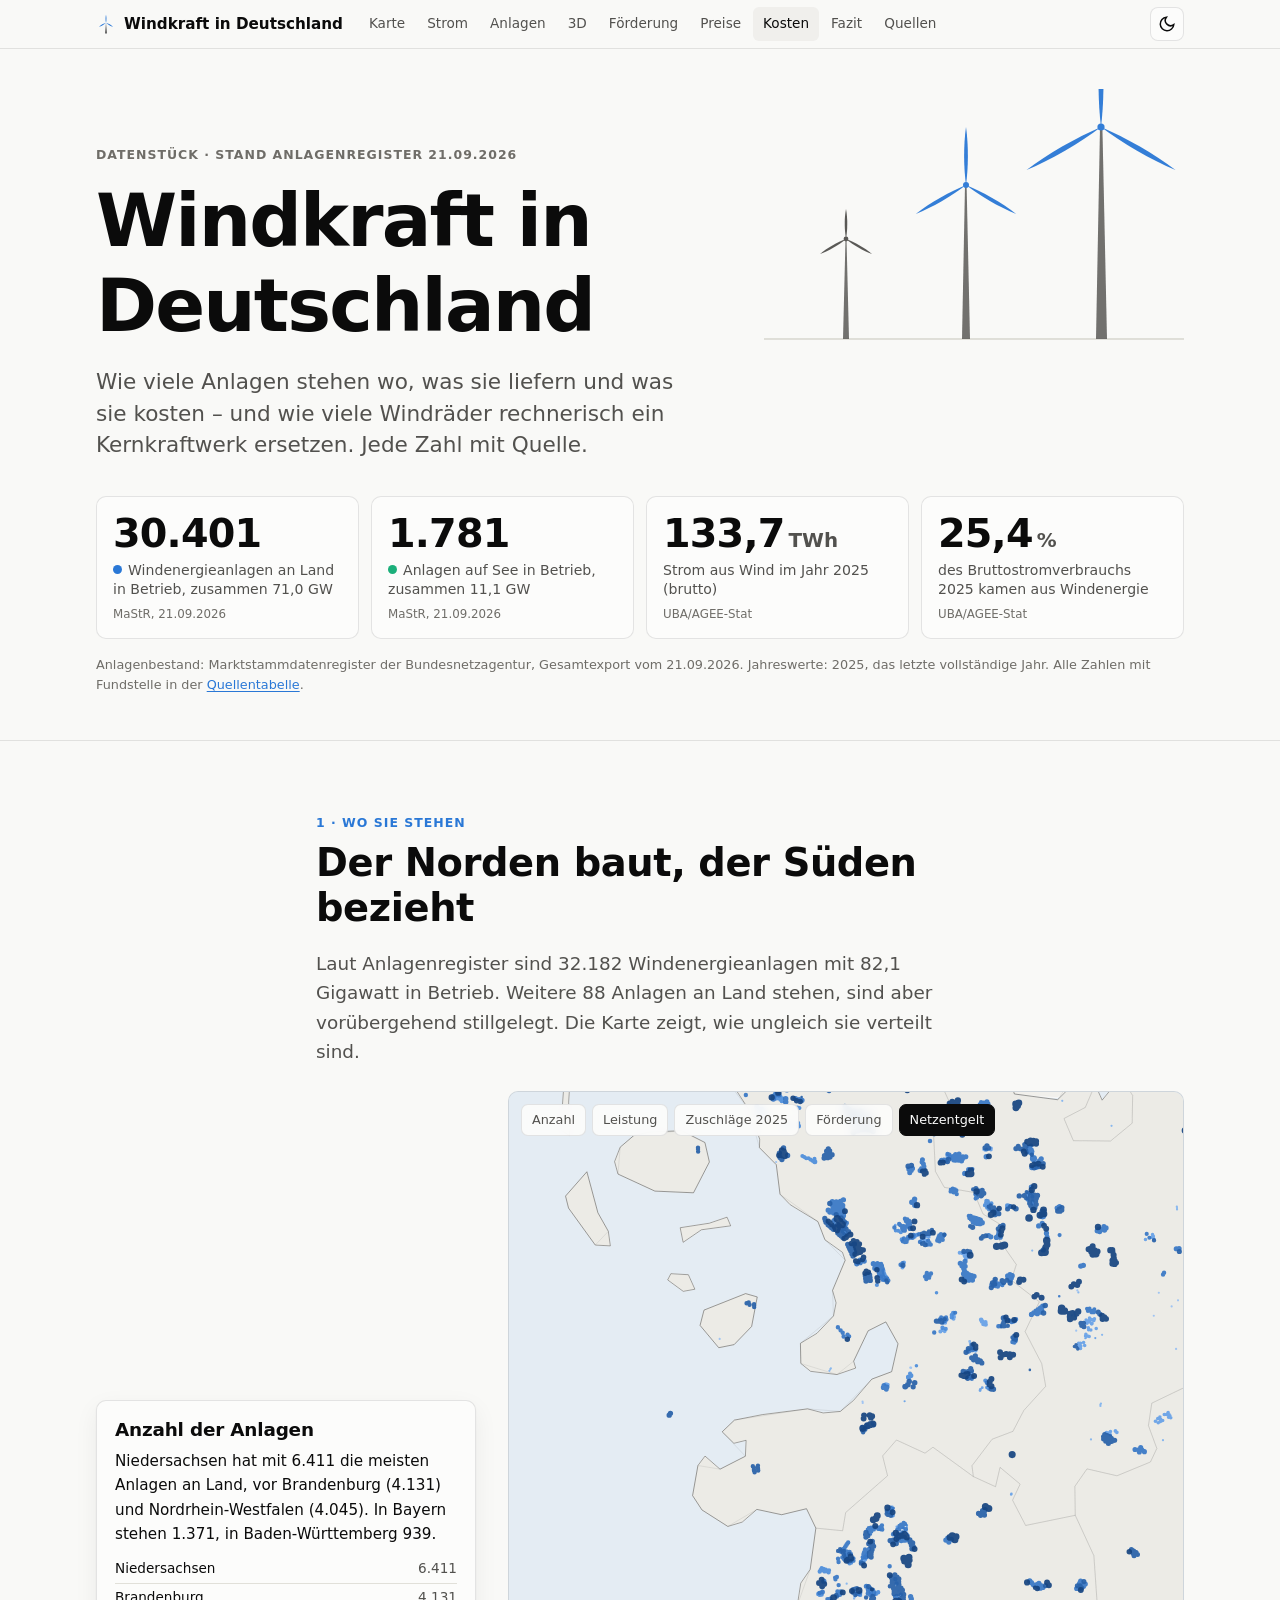
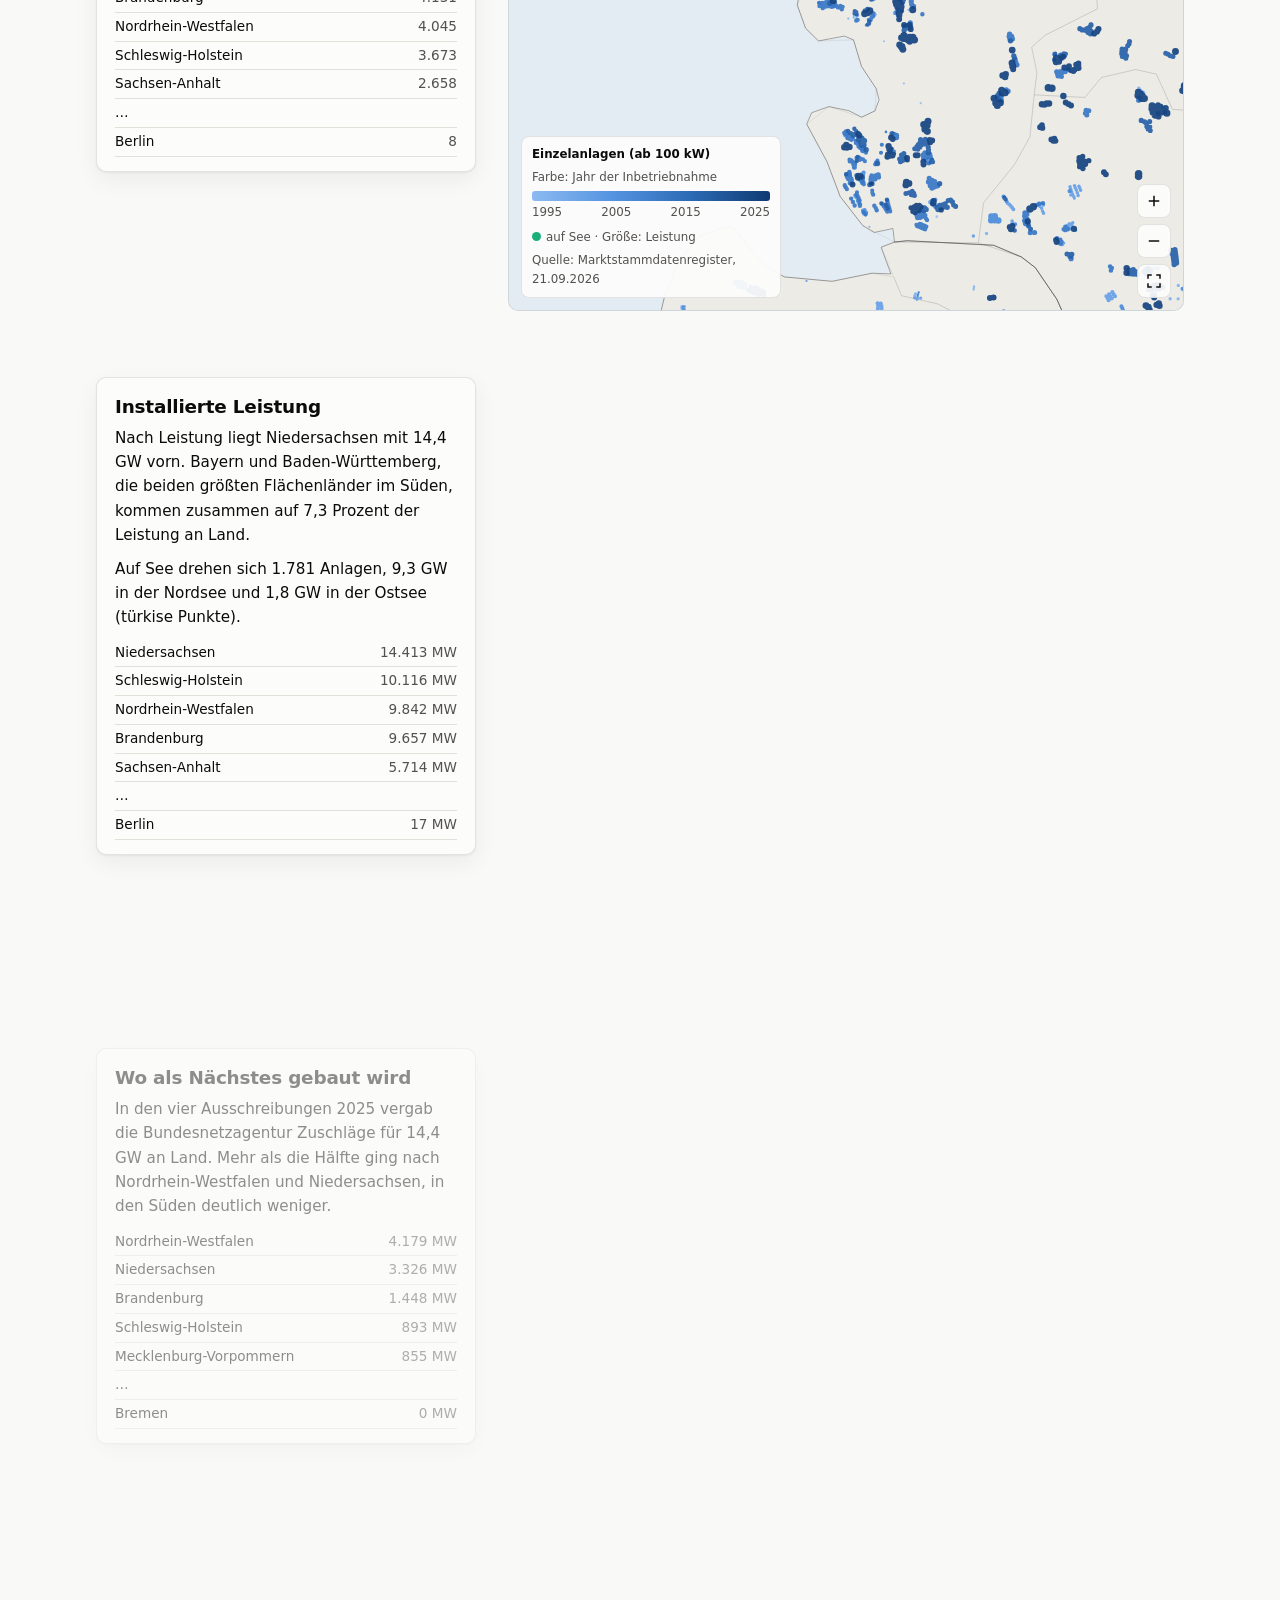
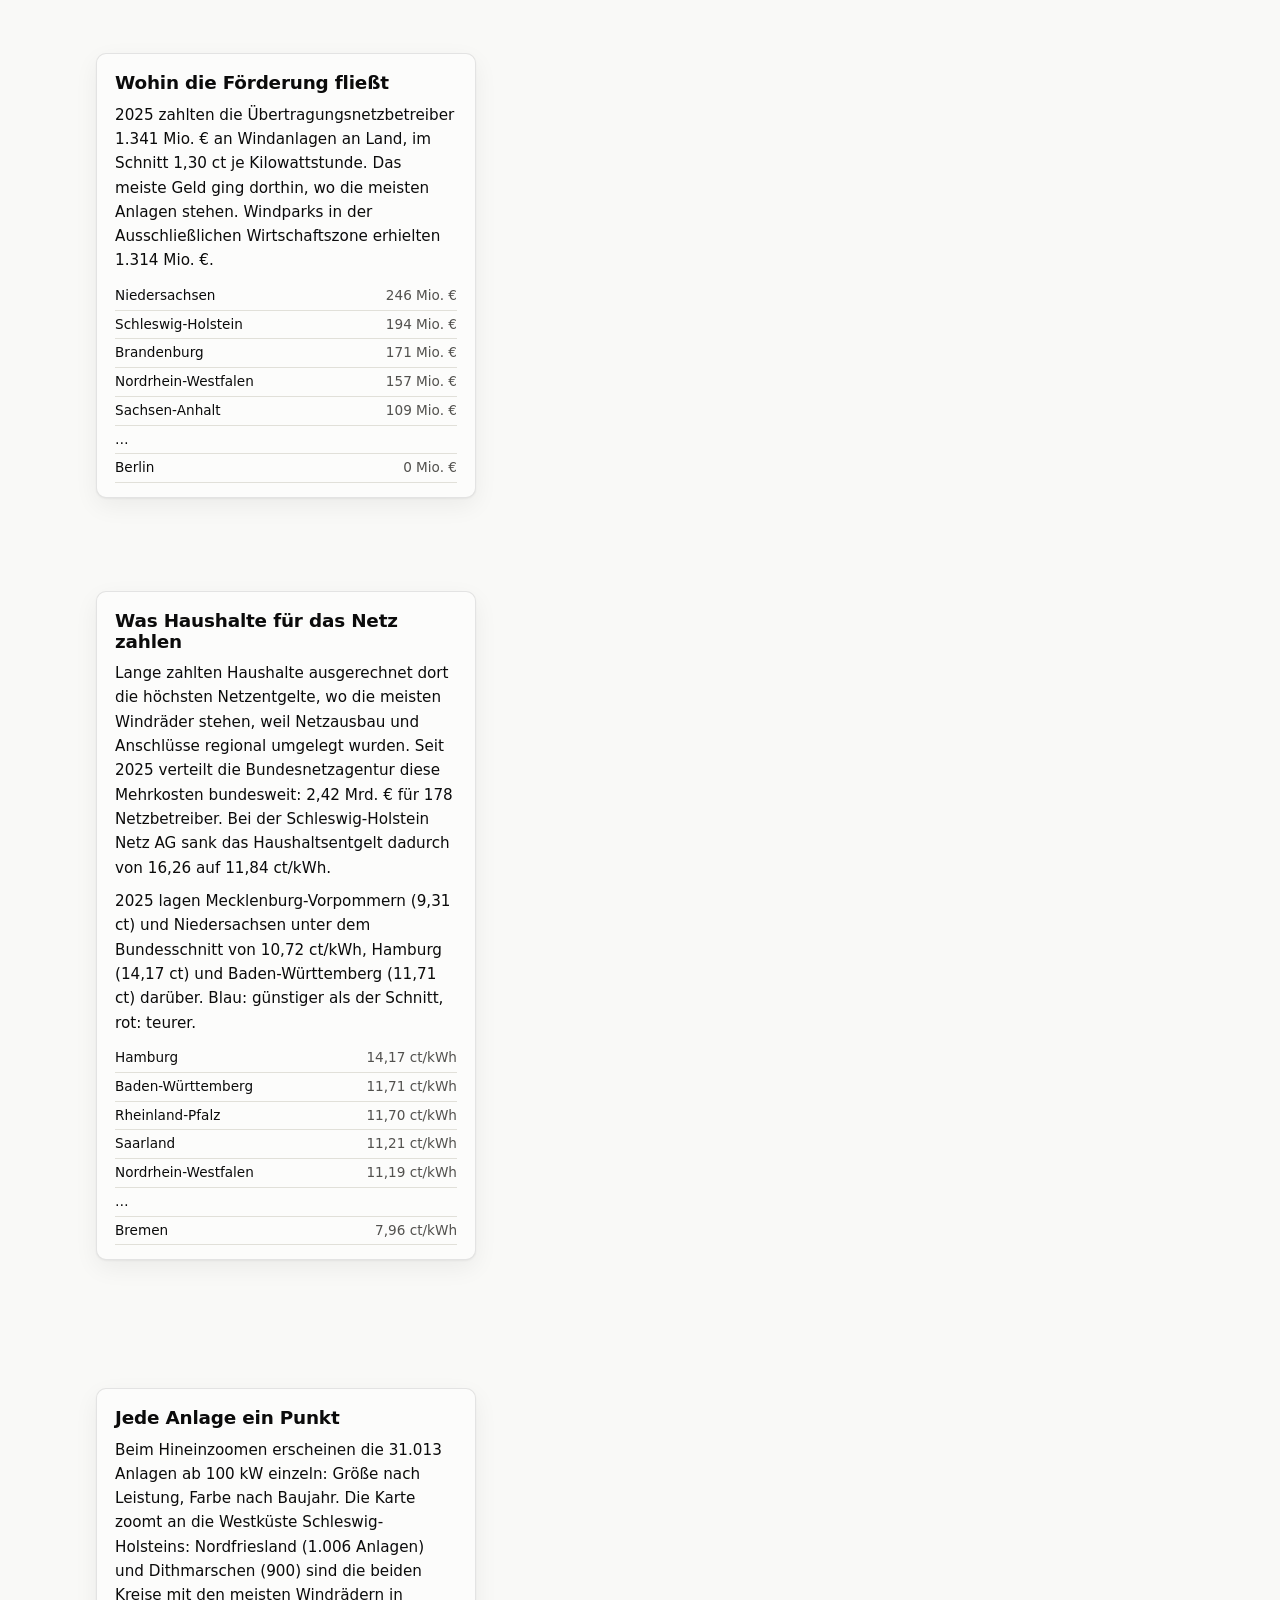
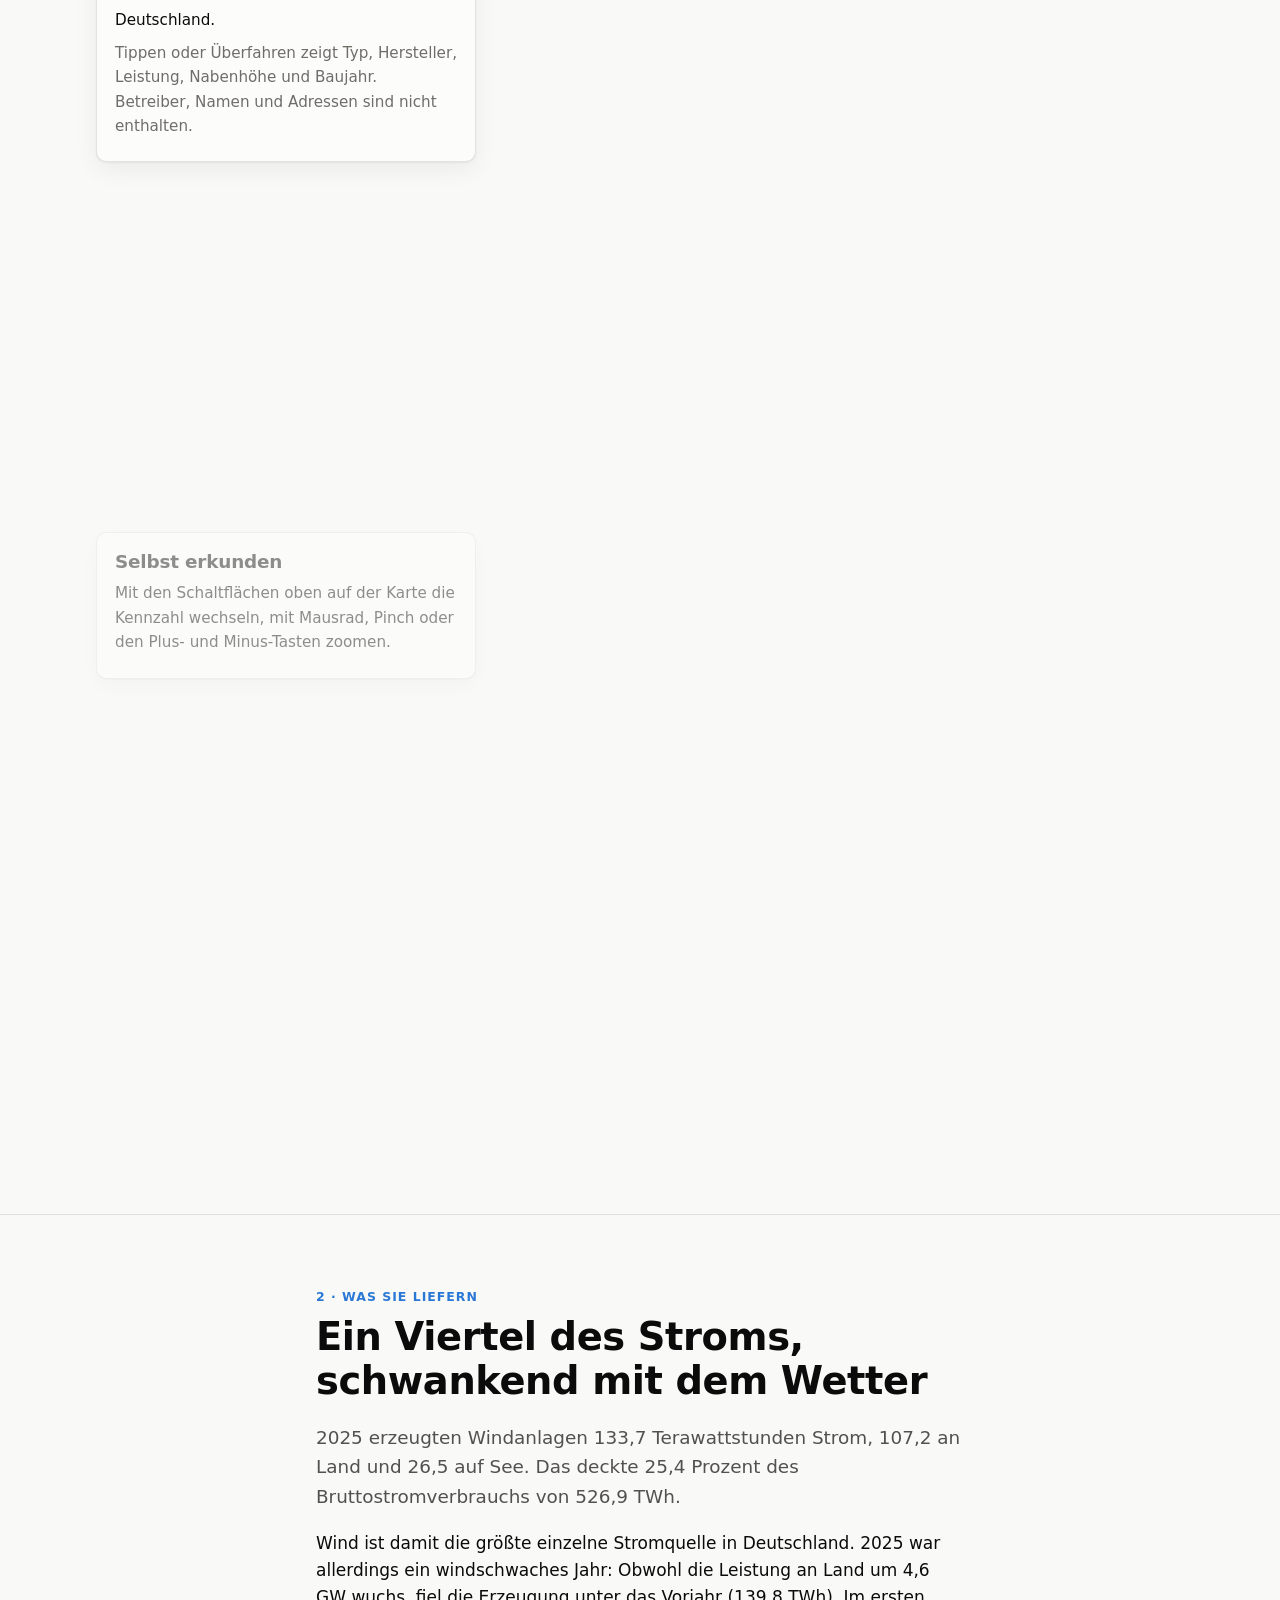
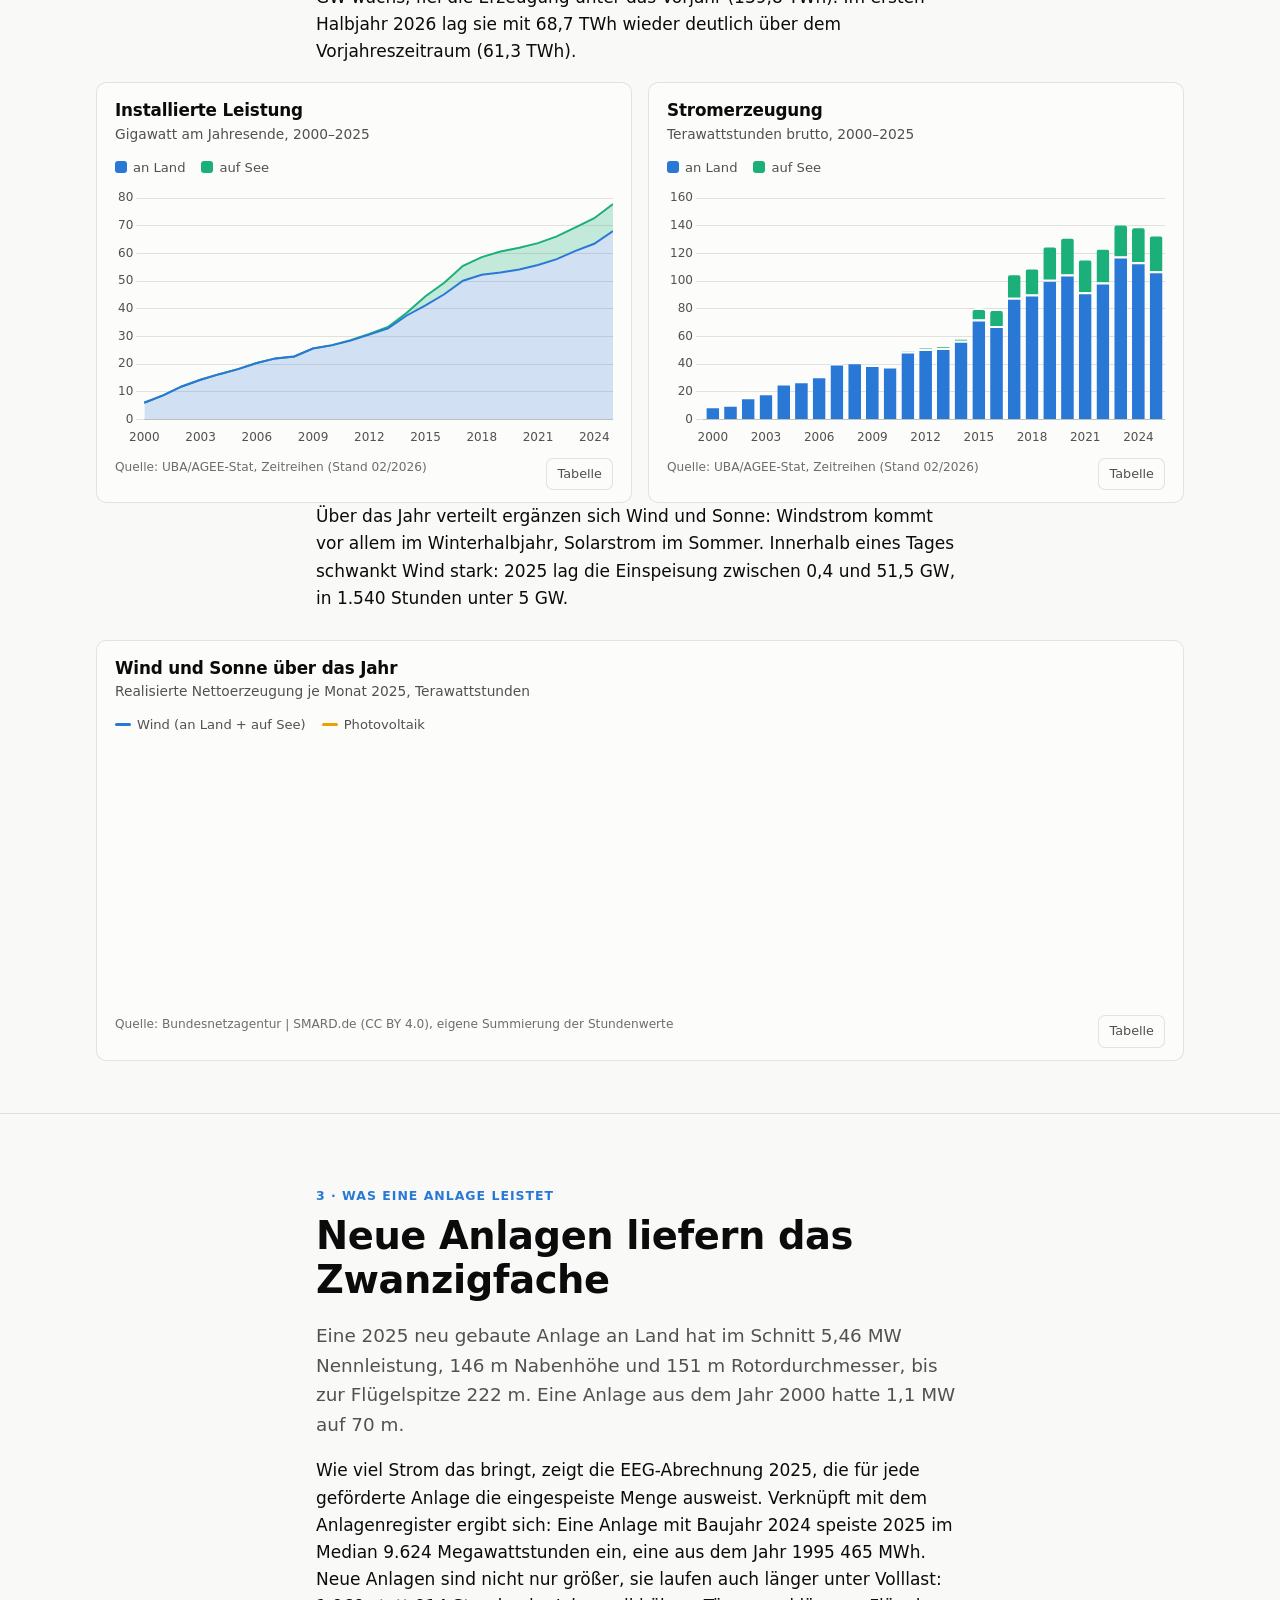
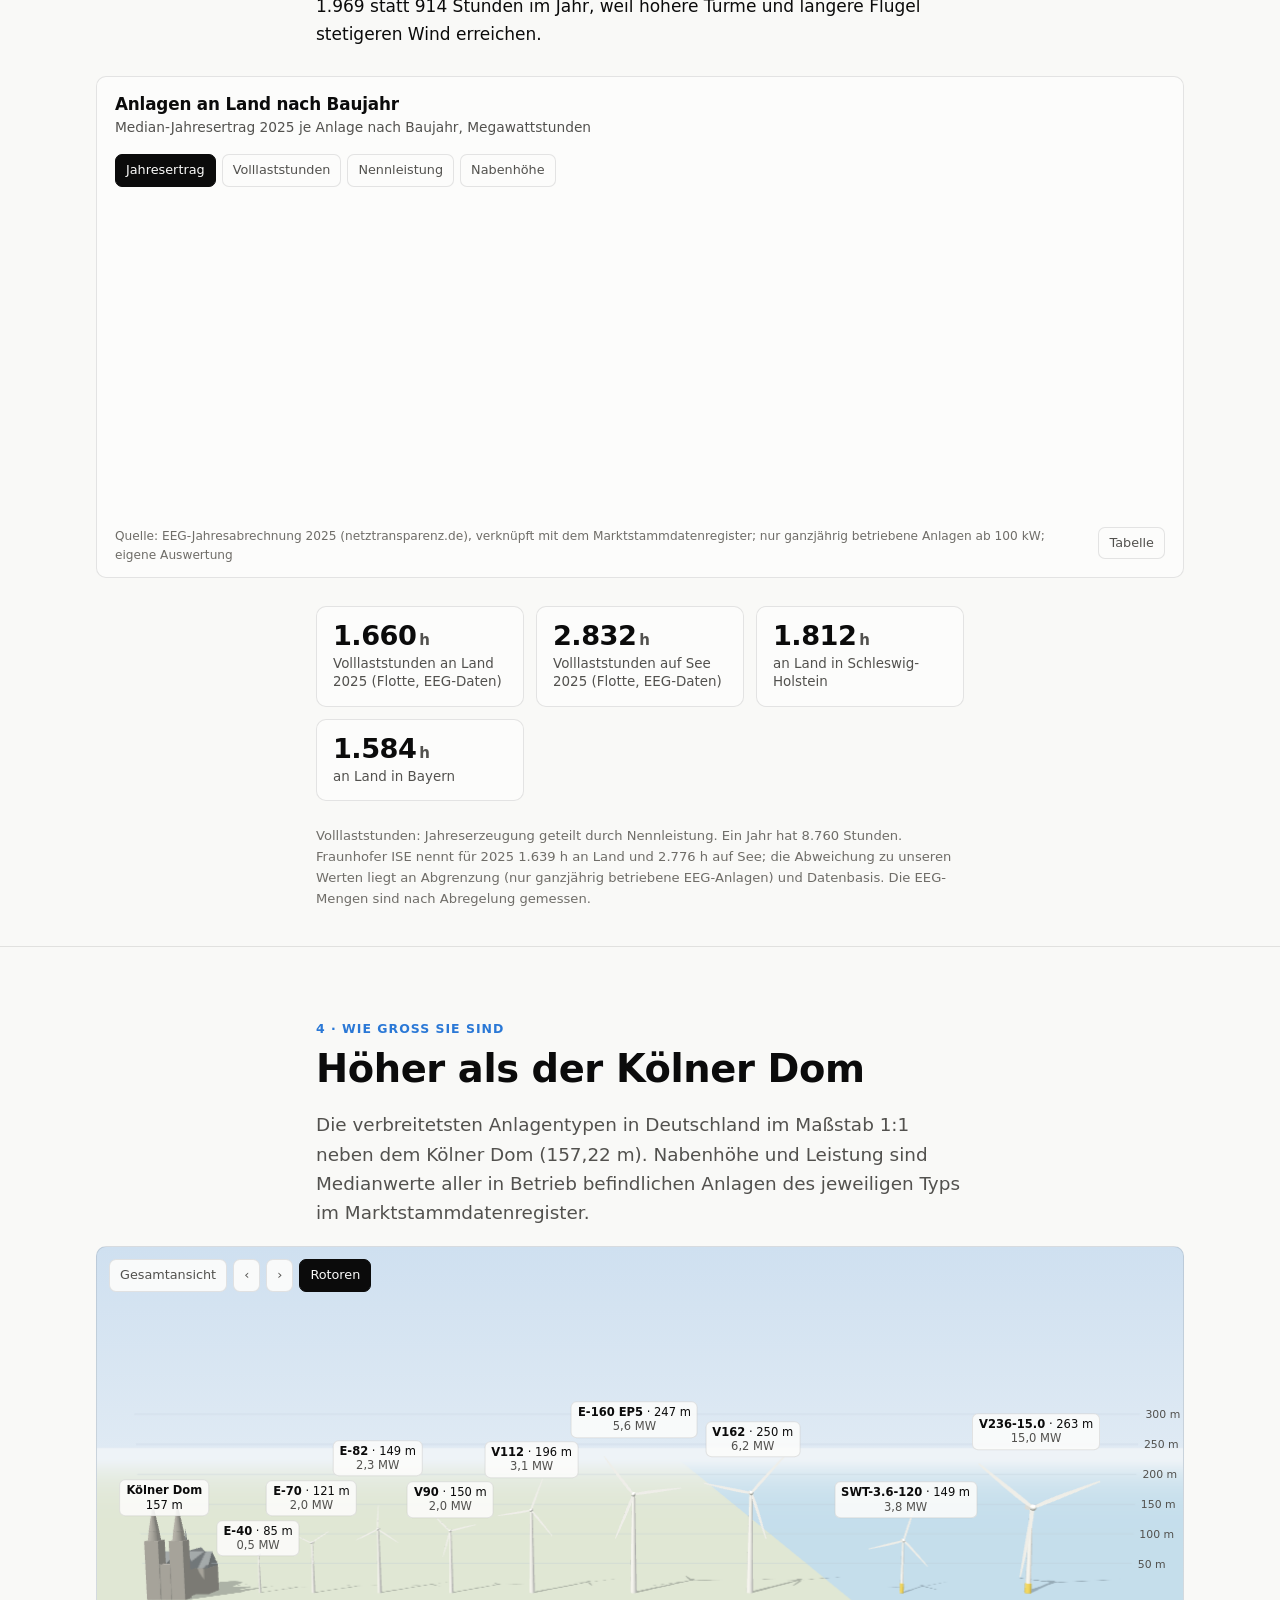
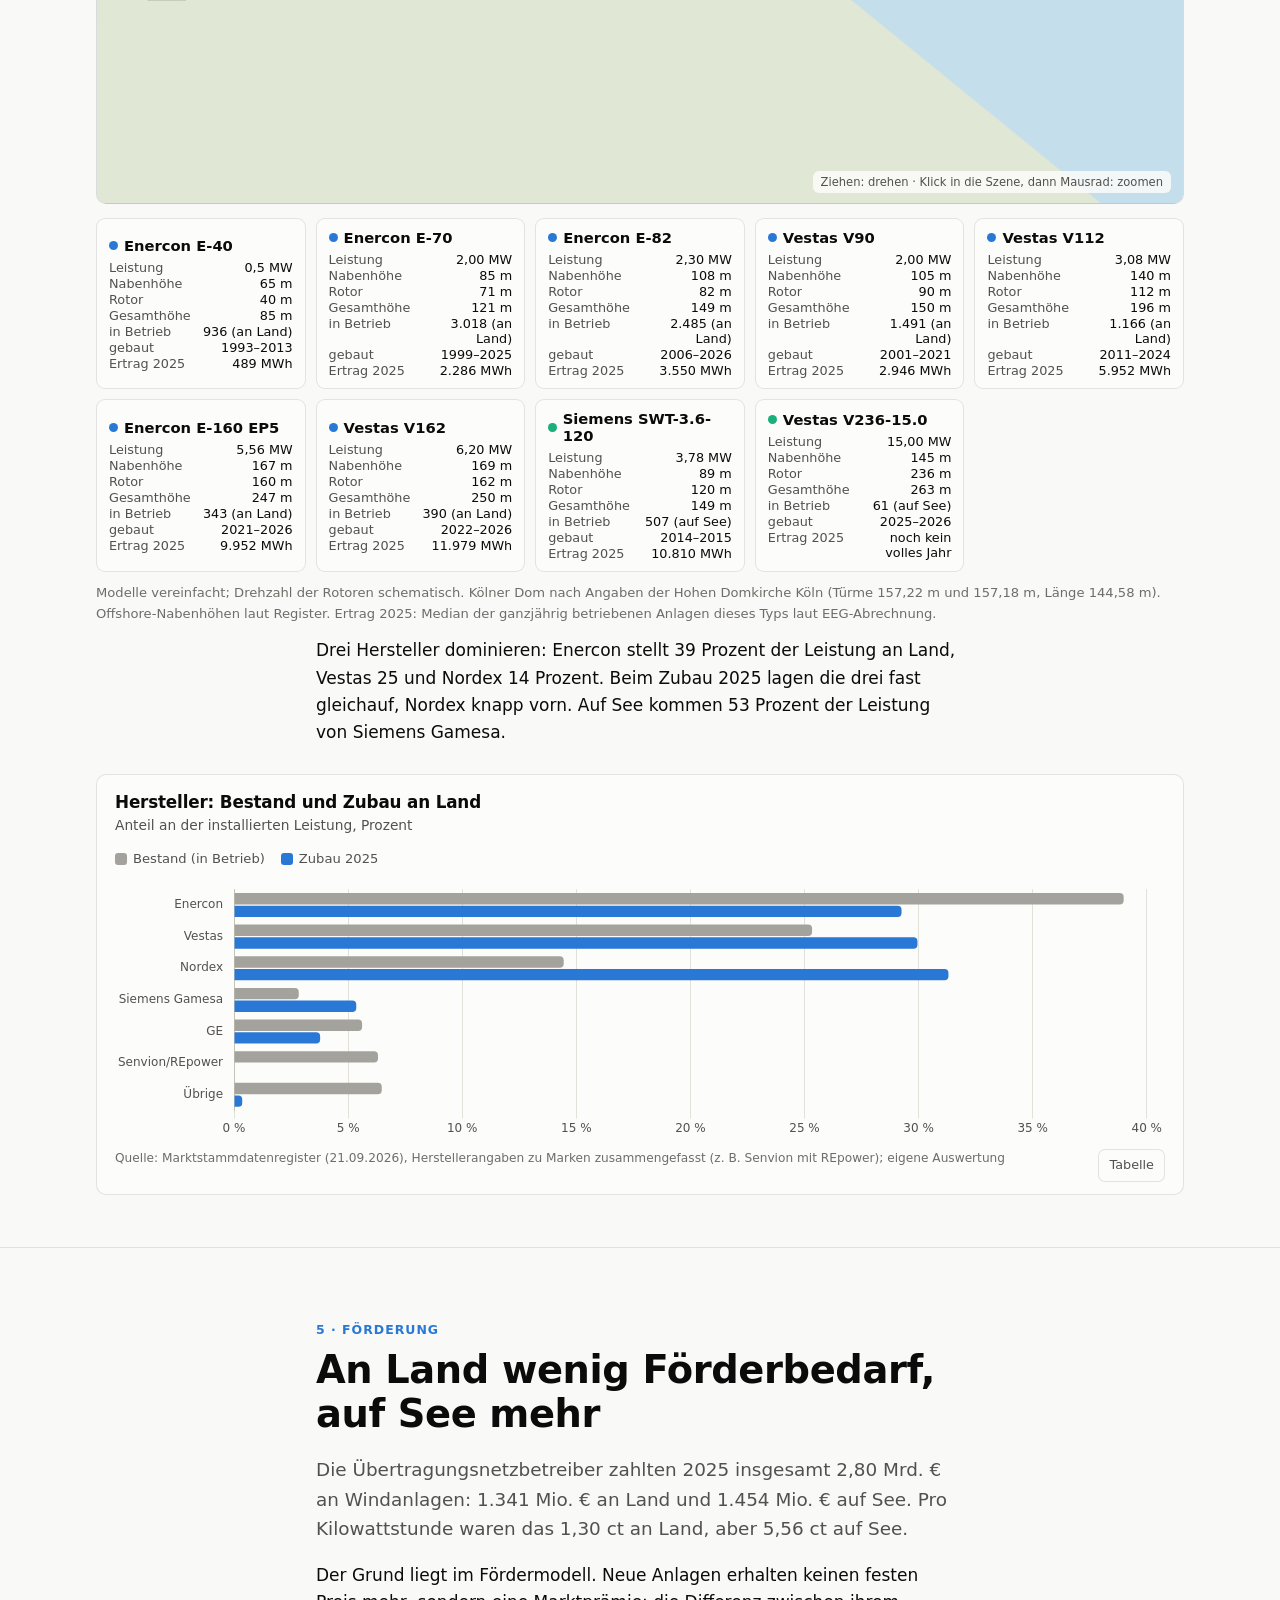
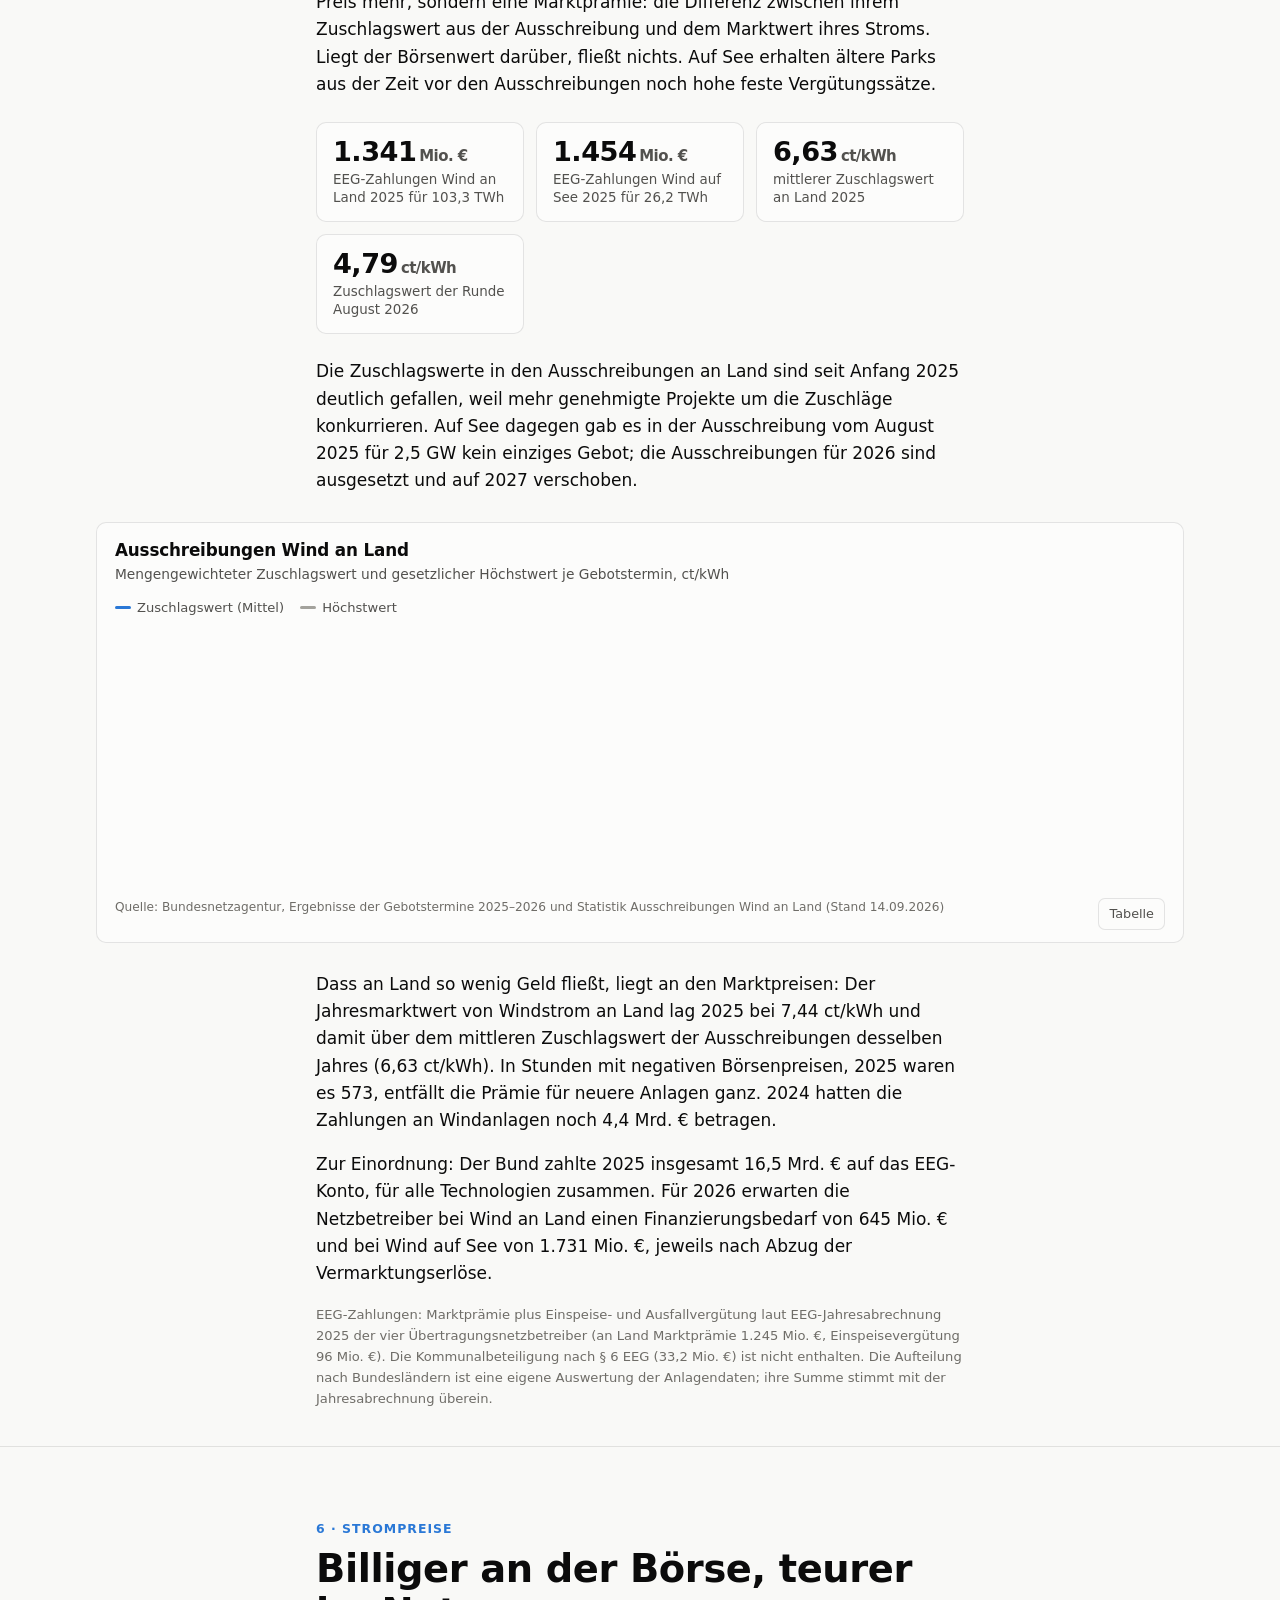
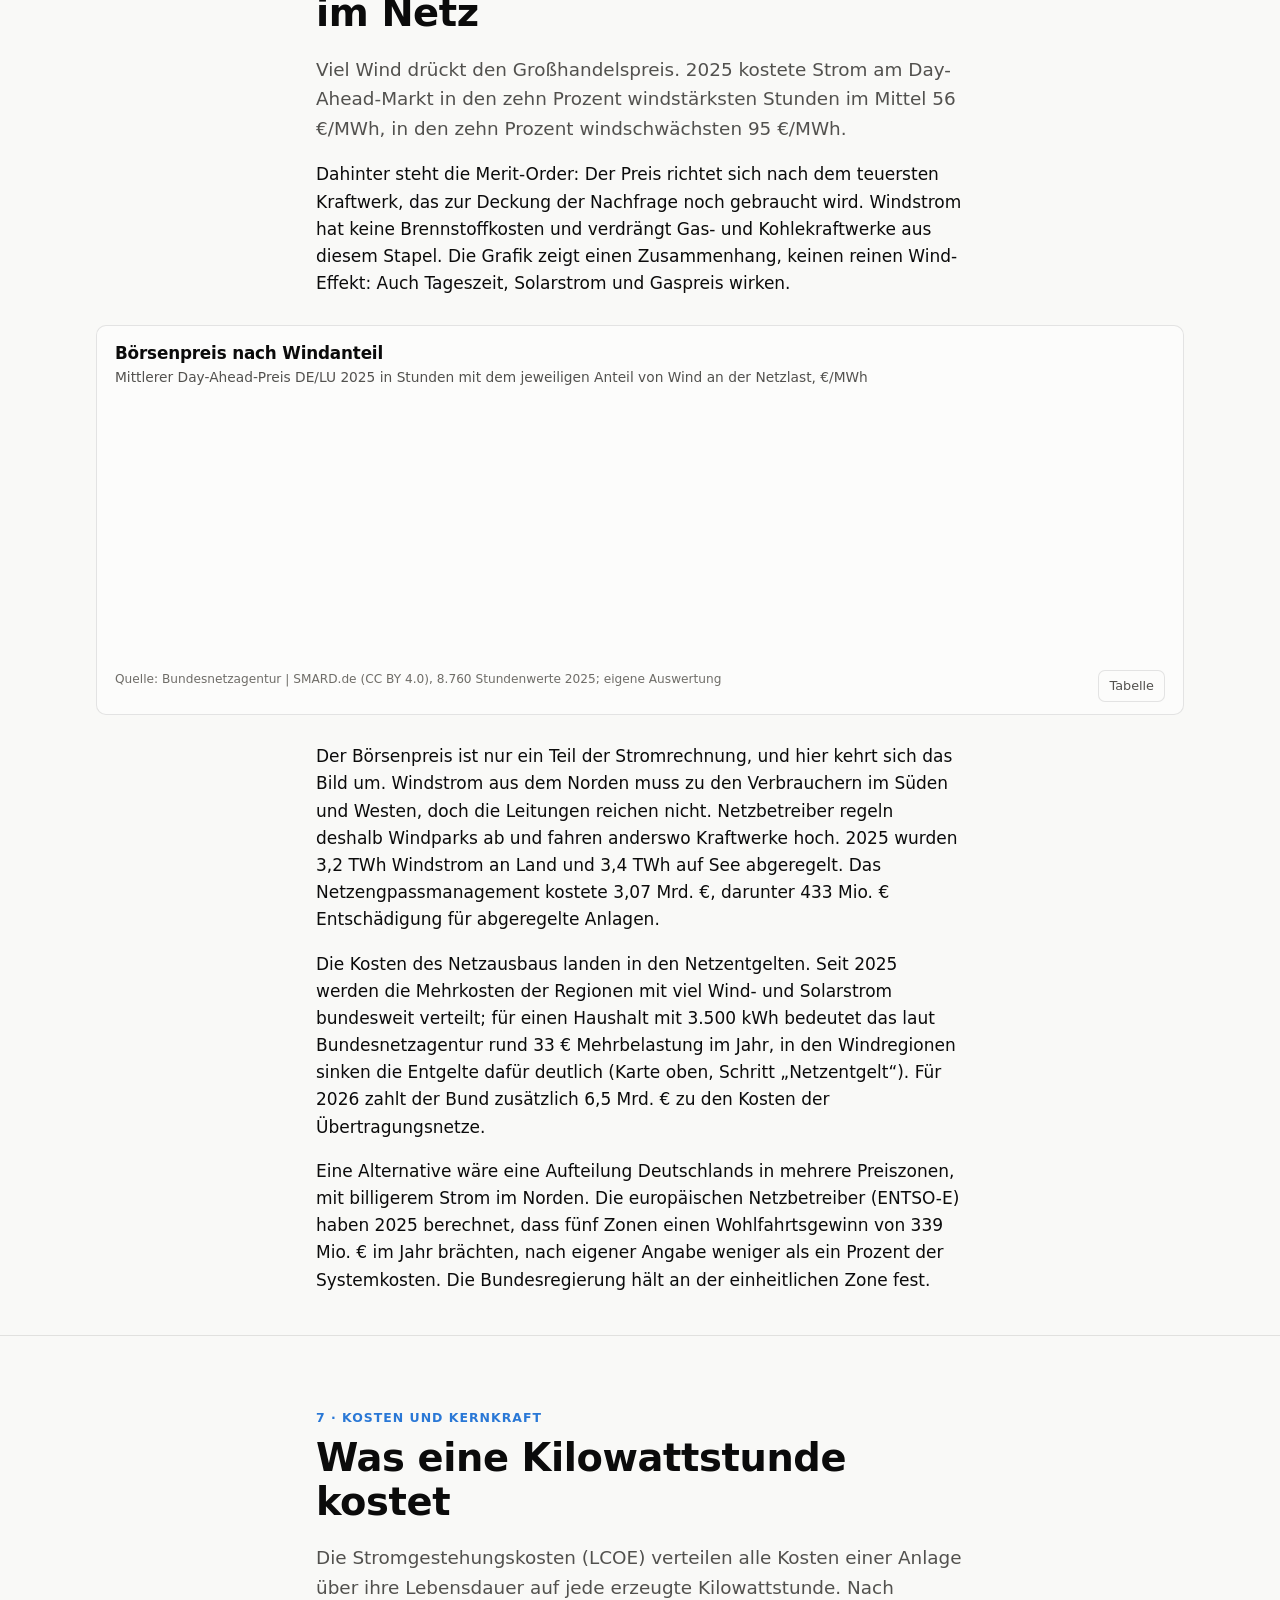
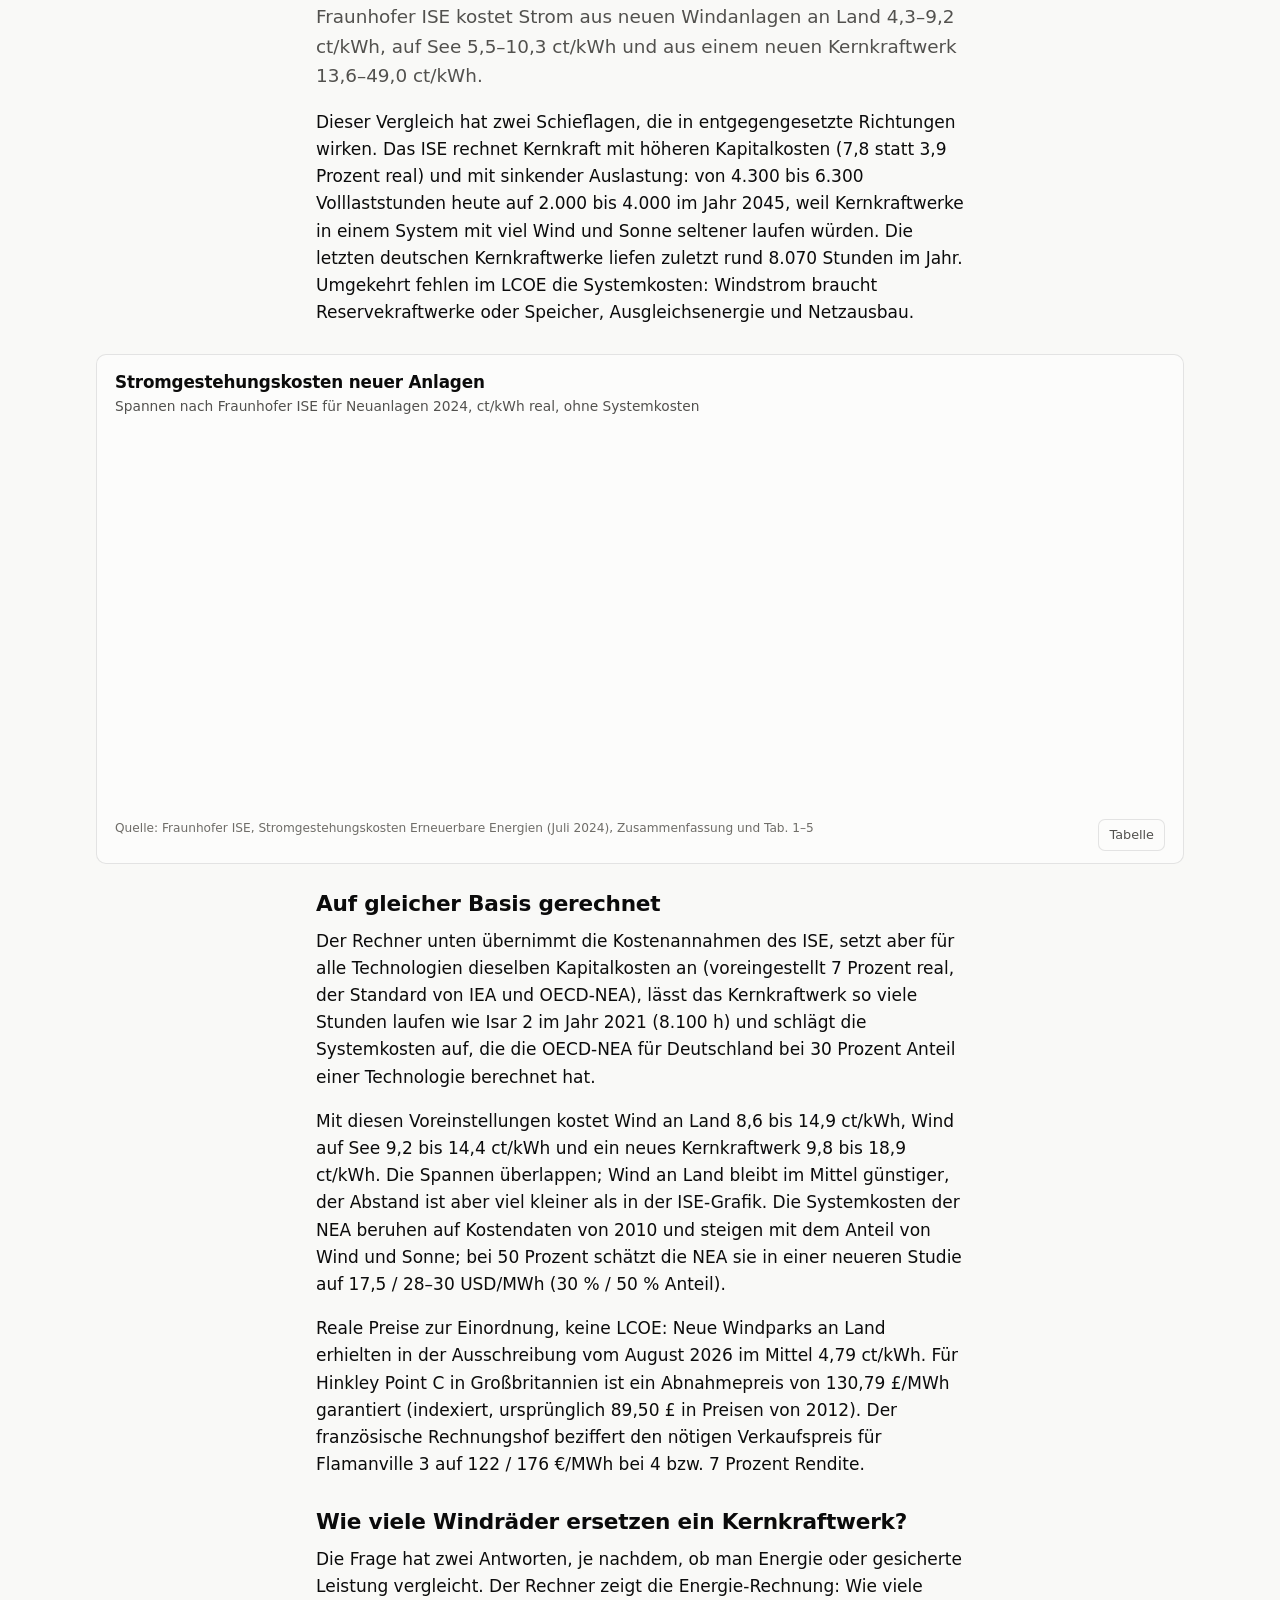
==== index.html @ 5fe89fe6 "Windkraft in Deutschland: interaktive Präsentation mit belegten Zahlen Karte aller Windenergieanlage" ====
<!doctype html>
<html lang="de">
<head>
<meta charset="utf-8">
<meta name="viewport" content="width=device-width, initial-scale=1">
<title>Windkraft in Deutschland – Anlagen, Strom, Kosten</title>
<meta name="description" content="Wie viele Windräder in Deutschland stehen, was sie erzeugen, was sie kosten und wie der Vergleich mit Kernkraft ausfällt – mit Karte aller Anlagen, 3D-Größenvergleich und belegten Zahlen.">
<meta property="og:title" content="Windkraft in Deutschland – Anlagen, Strom, Kosten">
<meta property="og:description" content="Karte aller Windenergieanlagen, Erzeugung, Förderung, Strompreise und der Vergleich mit Kernkraft. Stand Marktstammdatenregister 21.09.2026.">
<meta property="og:type" content="article">
<meta property="og:image" content="screenshots/og.png">
<meta name="theme-color" content="#f9f9f7">
<link rel="icon" href="data:image/svg+xml,%3Csvg xmlns='http://www.w3.org/2000/svg' viewBox='0 0 32 32'%3E%3Cpath d='M16 14 15 31h2z' fill='%232a78d6'/%3E%3Cg fill='%232a78d6'%3E%3Cpath d='M16 14c-1-4-1-9 0-13 1 4 1 9 0 13z'/%3E%3Cpath d='M16 14c-1-4-1-9 0-13 1 4 1 9 0 13z' transform='rotate(120 16 14)'/%3E%3Cpath d='M16 14c-1-4-1-9 0-13 1 4 1 9 0 13z' transform='rotate(240 16 14)'/%3E%3C/g%3E%3C/svg%3E">
<link rel="stylesheet" href="assets/css/style.css">
<script>try{var t=localStorage.getItem('wk-theme');if(t)document.documentElement.setAttribute('data-theme',t);}catch(e){}</script>
</head>
<body>
<header class="topbar">
  <div class="inner">
    <a class="brand" href="#top"><svg viewBox="0 0 32 32" aria-hidden="true"><path d="M16 14 15 31h2z" fill="currentColor"/><g fill="var(--on)"><path d="M16 14c-1-4-1-9 0-13 1 4 1 9 0 13z"/><path d="M16 14c-1-4-1-9 0-13 1 4 1 9 0 13z" transform="rotate(120 16 14)"/><path d="M16 14c-1-4-1-9 0-13 1 4 1 9 0 13z" transform="rotate(240 16 14)"/></g></svg><span class="bt">Windkraft in Deutschland</span></a>
    <nav class="topnav" aria-label="Kapitel">
      <a href="#karte">Karte</a><a href="#strom">Strom</a><a href="#anlage">Anlagen</a><a href="#groesse">3D</a><a href="#foerderung">Förderung</a><a href="#preise">Preise</a><a href="#kosten">Kosten</a><a href="#fazit">Fazit</a><a href="quellen.html">Quellen</a>
    </nav>
    <button class="iconbtn" id="themeBtn" type="button" aria-label="Farbschema wechseln" title="Hell/Dunkel"><svg viewBox="0 0 24 24" fill="none" stroke="currentColor" stroke-width="2" aria-hidden="true"><path d="M21 12.8A9 9 0 1 1 11.2 3a7 7 0 0 0 9.8 9.8z"/></svg></button>
  </div>
</header>

<main id="top">
<section class="hero">
  <div class="kicker">Datenstück · Stand Anlagenregister 21.09.2026</div>
  <h1>Windkraft in Deutschland</h1>
  <p class="dek">Wie viele Anlagen stehen wo, was sie liefern und was sie kosten – und wie viele Windräder rechnerisch ein Kernkraftwerk ersetzen. Jede Zahl mit Quelle.</p>
  <svg class="hero-art" viewBox="0 0 420 260" aria-hidden="true">
    <g fill="none" stroke="var(--axis)" stroke-width="1"><path d="M0 250H420"/></g>
    <g fill="var(--ink-2)" opacity=".85">
      <path d="M79 250 81.5 150h1L85 250z"/><path d="M198 250 201 96h1.6l3.4 154z"/><path d="M332 250 336 38h2.4l4.6 212z"/>
    </g>
    <g class="rotor" style="--spd:4.2s" fill="var(--ink-2)"><circle cx="82" cy="150" r="2.4"/><path d="M82 150c-1.6-9-1.8-21 0-30 1.8 9 1.6 21 0 30z"/><path d="M82 150c-1.6-9-1.8-21 0-30 1.8 9 1.6 21 0 30z" transform="rotate(120 82 150)"/><path d="M82 150c-1.6-9-1.8-21 0-30 1.8 9 1.6 21 0 30z" transform="rotate(240 82 150)"/></g>
    <g class="rotor" style="--spd:6.5s" fill="var(--on)"><circle cx="202" cy="96" r="3"/><path d="M202 96c-2.4-17-2.6-40 0-58 2.6 18 2.4 41 0 58z"/><path d="M202 96c-2.4-17-2.6-40 0-58 2.6 18 2.4 41 0 58z" transform="rotate(120 202 96)"/><path d="M202 96c-2.4-17-2.6-40 0-58 2.6 18 2.4 41 0 58z" transform="rotate(240 202 96)"/></g>
    <g class="rotor" style="--spd:9s" fill="var(--on)"><circle cx="337" cy="38" r="3.6"/><path d="M337 38c-3.2-26-3.4-60 0-86 3.4 26 3.2 60 0 86z" transform="translate(0 0)"/><path d="M337 38c-3.2-26-3.4-60 0-86 3.4 26 3.2 60 0 86z" transform="rotate(120 337 38)"/><path d="M337 38c-3.2-26-3.4-60 0-86 3.4 26 3.2 60 0 86z" transform="rotate(240 337 38)"/></g>
  </svg>
  <div class="kpis">
    <div class="kpi"><div class="v">30.401</div><div class="l"><span class="dot" style="background:var(--on)"></span>Windenergieanlagen an Land in Betrieb, zusammen 71,0 GW</div><div class="s">MaStR, 21.09.2026</div></div>
    <div class="kpi"><div class="v">1.781</div><div class="l"><span class="dot" style="background:var(--off)"></span>Anlagen auf See in Betrieb, zusammen 11,1 GW</div><div class="s">MaStR, 21.09.2026</div></div>
    <div class="kpi"><div class="v">133,7<span class="u">TWh</span></div><div class="l">Strom aus Wind im Jahr 2025 (brutto)</div><div class="s">UBA/AGEE-Stat</div></div>
    <div class="kpi"><div class="v">25,4<span class="u">%</span></div><div class="l">des Bruttostromverbrauchs 2025 kamen aus Windenergie</div><div class="s">UBA/AGEE-Stat</div></div>
  </div>
  <p class="stand">Anlagenbestand: Marktstammdatenregister der Bundesnetzagentur, Gesamtexport vom 21.09.2026. Jahreswerte: 2025, das letzte vollständige Jahr. Alle Zahlen mit Fundstelle in der <a href="quellen.html">Quellentabelle</a>.</p>
</section>

<section class="chapter" id="karte" aria-labelledby="h-karte">
  <div class="prose">
    <div class="chapter-no">1 · Wo sie stehen</div>
    <h2 id="h-karte">Der Norden baut, der Süden bezieht</h2>
    <p class="lead">Laut Anlagenregister sind 32.182 Windenergieanlagen mit 82,1 Gigawatt in Betrieb. Weitere 88 Anlagen an Land stehen, sind aber vorübergehend stillgelegt. Die Karte zeigt, wie ungleich sie verteilt sind.</p>
  </div>
  <div class="scrolly" id="scrolly">
    <div class="map-stage">
      <div class="map" id="map" role="img" aria-label="Karte Deutschlands mit Bundesländern, eingefärbt nach Windkraft-Kennzahlen; beim Hineinzoomen erscheinen einzelne Anlagen.">
        <div class="map-ui" id="mapUi"></div>
        <div class="map-status" id="mapStatus"></div>
        <div class="map-legend" id="mapLegend"></div>
        <div class="map-zoom">
          <button class="iconbtn" type="button" id="zoomIn" aria-label="Hineinzoomen"><svg viewBox="0 0 24 24" fill="none" stroke="currentColor" stroke-width="2"><path d="M12 5v14M5 12h14"/></svg></button>
          <button class="iconbtn" type="button" id="zoomOut" aria-label="Herauszoomen"><svg viewBox="0 0 24 24" fill="none" stroke="currentColor" stroke-width="2"><path d="M5 12h14"/></svg></button>
          <button class="iconbtn" type="button" id="zoomReset" aria-label="Ganz Deutschland"><svg viewBox="0 0 24 24" fill="none" stroke="currentColor" stroke-width="2"><path d="M4 9V4h5M20 9V4h-5M4 15v5h5M20 15v5h-5"/></svg></button>
        </div>
      </div>
    </div>
    <div class="steps">
      <div class="step" data-step="anzahl"><div class="card">
        <h3>Anzahl der Anlagen</h3>
        <p>Niedersachsen hat mit 6.411 die meisten Anlagen an Land, vor Brandenburg (4.131) und Nordrhein-Westfalen (4.045). In Bayern stehen 1.371, in Baden-Württemberg 939.</p>
        <ol class="rank" data-rank="n"></ol>
      </div></div>
      <div class="step" data-step="leistung"><div class="card">
        <h3>Installierte Leistung</h3>
        <p>Nach Leistung liegt Niedersachsen mit 14,4 GW vorn. Bayern und Baden-Württemberg, die beiden größten Flächenländer im Süden, kommen zusammen auf 7,3 Prozent der Leistung an Land.</p>
        <p>Auf See drehen sich 1.781 Anlagen, 9,3 GW in der Nordsee und 1,8 GW in der Ostsee (türkise Punkte).</p>
        <ol class="rank" data-rank="mw"></ol>
      </div></div>
      <div class="step" data-step="zuschlag"><div class="card">
        <h3>Wo als Nächstes gebaut wird</h3>
        <p>In den vier Ausschreibungen 2025 vergab die Bundesnetzagentur Zuschläge für 14,4 GW an Land. Mehr als die Hälfte ging nach Nordrhein-Westfalen und Niedersachsen, in den Süden deutlich weniger.</p>
        <ol class="rank" data-rank="zuschlag25_mw"></ol>
      </div></div>
      <div class="step" data-step="eeg"><div class="card">
        <h3>Wohin die Förderung fließt</h3>
        <p>2025 zahlten die Übertragungsnetzbetreiber 1.341 Mio. € an Windanlagen an Land, im Schnitt 1,30 ct je Kilowattstunde. Das meiste Geld ging dorthin, wo die meisten Anlagen stehen. Windparks in der Ausschließlichen Wirtschaftszone erhielten 1.314 Mio. €.</p>
        <ol class="rank" data-rank="eeg_mio"></ol>
      </div></div>
      <div class="step" data-step="netzentgelt"><div class="card">
        <h3>Was Haushalte für das Netz zahlen</h3>
        <p>Lange zahlten Haushalte ausgerechnet dort die höchsten Netzentgelte, wo die meisten Windräder stehen, weil Netzausbau und Anschlüsse regional umgelegt wurden. Seit 2025 verteilt die Bundesnetzagentur diese Mehrkosten bundesweit: 2,42 Mrd. € für 178 Netzbetreiber. Bei der Schleswig-Holstein Netz AG sank das Haushaltsentgelt dadurch von 16,26 auf 11,84 ct/kWh.</p>
        <p>2025 lagen Mecklenburg-Vorpommern (9,31 ct) und Niedersachsen unter dem Bundesschnitt von 10,72 ct/kWh, Hamburg (14,17 ct) und Baden-Württemberg (11,71 ct) darüber. Blau: günstiger als der Schnitt, rot: teurer.</p>
        <ol class="rank" data-rank="netzentgelt"></ol>
      </div></div>
      <div class="step" data-step="zoom"><div class="card">
        <h3>Jede Anlage ein Punkt</h3>
        <p>Beim Hineinzoomen erscheinen die 31.013 Anlagen ab 100 kW einzeln: Größe nach Leistung, Farbe nach Baujahr. Die Karte zoomt an die Westküste Schleswig-Holsteins: Nordfriesland (1.006 Anlagen) und Dithmarschen (900) sind die beiden Kreise mit den meisten Windrädern in Deutschland.</p>
        <p class="small">Tippen oder Überfahren zeigt Typ, Hersteller, Leistung, Nabenhöhe und Baujahr. Betreiber, Namen und Adressen sind nicht enthalten.</p>
      </div></div>
      <div class="step" data-step="frei"><div class="card">
        <h3>Selbst erkunden</h3>
        <p>Mit den Schaltflächen oben auf der Karte die Kennzahl wechseln, mit Mausrad, Pinch oder den Plus- und Minus-Tasten zoomen.</p>
      </div></div>
    </div>
  </div>
</section>

<section class="chapter" id="strom" aria-labelledby="h-strom">
  <div class="prose">
    <div class="chapter-no">2 · Was sie liefern</div>
    <h2 id="h-strom">Ein Viertel des Stroms, schwankend mit dem Wetter</h2>
    <p class="lead">2025 erzeugten Windanlagen 133,7 Terawattstunden Strom, 107,2 an Land und 26,5 auf See. Das deckte 25,4 Prozent des Bruttostromverbrauchs von 526,9 TWh.</p>
    <p>Wind ist damit die größte einzelne Stromquelle in Deutschland. 2025 war allerdings ein windschwaches Jahr: Obwohl die Leistung an Land um 4,6 GW wuchs, fiel die Erzeugung unter das Vorjahr (139,8 TWh). Im ersten Halbjahr 2026 lag sie mit 68,7 TWh wieder deutlich über dem Vorjahreszeitraum (61,3 TWh).</p>
  </div>
  <div class="wide">
    <div class="two">
      <figure class="figure" data-chart="ausbau">
        <h3>Installierte Leistung</h3><div class="sub">Gigawatt am Jahresende, 2000–2025</div>
        <div class="legend"><span><i style="background:var(--on)"></i>an Land</span><span><i style="background:var(--off)"></i>auf See</span></div>
        <div class="plot short"><canvas></canvas></div>
        <div class="foot"><span class="src">Quelle: UBA/AGEE-Stat, Zeitreihen (Stand 02/2026)</span><button class="btn tbtn" type="button">Tabelle</button></div>
      </figure>
      <figure class="figure" data-chart="erzeugung">
        <h3>Stromerzeugung</h3><div class="sub">Terawattstunden brutto, 2000–2025</div>
        <div class="legend"><span><i style="background:var(--on)"></i>an Land</span><span><i style="background:var(--off)"></i>auf See</span></div>
        <div class="plot short"><canvas></canvas></div>
        <div class="foot"><span class="src">Quelle: UBA/AGEE-Stat, Zeitreihen (Stand 02/2026)</span><button class="btn tbtn" type="button">Tabelle</button></div>
      </figure>
    </div>
  </div>
  <div class="prose">
    <p>Über das Jahr verteilt ergänzen sich Wind und Sonne: Windstrom kommt vor allem im Winterhalbjahr, Solarstrom im Sommer. Innerhalb eines Tages schwankt Wind stark: 2025 lag die Einspeisung zwischen 0,4 und 51,5 GW, in 1.540 Stunden unter 5 GW.</p>
  </div>
  <div class="wide">
    <figure class="figure" data-chart="monate">
      <h3>Wind und Sonne über das Jahr</h3><div class="sub">Realisierte Nettoerzeugung je Monat 2025, Terawattstunden</div>
      <div class="legend"><span><i class="line" style="background:var(--on)"></i>Wind (an Land + auf See)</span><span><i class="line" style="background:var(--pv)"></i>Photovoltaik</span></div>
      <div class="plot short"><canvas></canvas></div>
      <div class="foot"><span class="src">Quelle: Bundesnetzagentur | SMARD.de (CC BY 4.0), eigene Summierung der Stundenwerte</span><button class="btn tbtn" type="button">Tabelle</button></div>
    </figure>
  </div>
</section>

<section class="chapter" id="anlage" aria-labelledby="h-anlage">
  <div class="prose">
    <div class="chapter-no">3 · Was eine Anlage leistet</div>
    <h2 id="h-anlage">Neue Anlagen liefern das Zwanzigfache</h2>
    <p class="lead">Eine 2025 neu gebaute Anlage an Land hat im Schnitt 5,46 MW Nennleistung, 146 m Nabenhöhe und 151 m Rotordurchmesser, bis zur Flügelspitze 222 m. Eine Anlage aus dem Jahr 2000 hatte 1,1 MW auf 70 m.</p>
    <p>Wie viel Strom das bringt, zeigt die EEG-Abrechnung 2025, die für jede geförderte Anlage die eingespeiste Menge ausweist. Verknüpft mit dem Anlagenregister ergibt sich: Eine Anlage mit Baujahr 2024 speiste 2025 im Median 9.624 Megawattstunden ein, eine aus dem Jahr 1995 465 MWh. Neue Anlagen sind nicht nur größer, sie laufen auch länger unter Volllast: 1.969 statt 914 Stunden im Jahr, weil höhere Türme und längere Flügel stetigeren Wind erreichen.</p>
  </div>
  <div class="wide">
    <figure class="figure" data-chart="jahrgang">
      <h3>Anlagen an Land nach Baujahr</h3><div class="sub" id="jahrgangSub">Median-Jahresertrag 2025 je Anlage, Megawattstunden</div>
      <div class="seg" role="group" aria-label="Kennzahl wählen">
        <button class="btn" type="button" data-view="mwh" aria-pressed="true">Jahresertrag</button>
        <button class="btn" type="button" data-view="vlh" aria-pressed="false">Volllaststunden</button>
        <button class="btn" type="button" data-view="mw" aria-pressed="false">Nennleistung</button>
        <button class="btn" type="button" data-view="nabe" aria-pressed="false">Nabenhöhe</button>
      </div>
      <div class="plot"><canvas></canvas></div>
      <div class="foot"><span class="src" id="jahrgangSrc">Quelle: EEG-Jahresabrechnung 2025 (netztransparenz.de), verknüpft mit dem Marktstammdatenregister; nur ganzjährig betriebene Anlagen ab 100 kW; eigene Auswertung</span><button class="btn tbtn" type="button">Tabelle</button></div>
    </figure>
  </div>
  <div class="prose">
    <div class="stats">
      <div class="stat"><div class="v">1.660<span class="u">h</span></div><div class="l">Volllaststunden an Land 2025 (Flotte, EEG-Daten)</div></div>
      <div class="stat"><div class="v">2.832<span class="u">h</span></div><div class="l">Volllaststunden auf See 2025 (Flotte, EEG-Daten)</div></div>
      <div class="stat"><div class="v">1.812<span class="u">h</span></div><div class="l">an Land in Schleswig-Holstein</div></div>
      <div class="stat"><div class="v">1.584<span class="u">h</span></div><div class="l">an Land in Bayern</div></div>
    </div>
    <p class="small">Volllaststunden: Jahreserzeugung geteilt durch Nennleistung. Ein Jahr hat 8.760 Stunden. Fraunhofer ISE nennt für 2025 1.639 h an Land und 2.776 h auf See; die Abweichung zu unseren Werten liegt an Abgrenzung (nur ganzjährig betriebene EEG-Anlagen) und Datenbasis. Die EEG-Mengen sind nach Abregelung gemessen.</p>
  </div>
</section>

<section class="chapter" id="groesse" aria-labelledby="h-groesse">
  <div class="prose">
    <div class="chapter-no">4 · Wie groß sie sind</div>
    <h2 id="h-groesse">Höher als der Kölner Dom</h2>
    <p class="lead">Die verbreitetsten Anlagentypen in Deutschland im Maßstab 1:1 neben dem Kölner Dom (157,22 m). Nabenhöhe und Leistung sind Medianwerte aller in Betrieb befindlichen Anlagen des jeweiligen Typs im Marktstammdatenregister.</p>
  </div>
  <div class="wide">
    <div class="viz3d" id="viz3d">
      <div class="fallback" id="viz3dFallback">3D-Ansicht wird geladen …</div>
    </div>
    <div class="typecards" id="typecards"></div>
    <p class="small" style="margin-top:10px">Modelle vereinfacht; Drehzahl der Rotoren schematisch. Kölner Dom nach Angaben der Hohen Domkirche Köln (Türme 157,22 m und 157,18 m, Länge 144,58 m). Offshore-Nabenhöhen laut Register. Ertrag 2025: Median der ganzjährig betriebenen Anlagen dieses Typs laut EEG-Abrechnung.</p>
  </div>
  <div class="prose">
    <p>Drei Hersteller dominieren: Enercon stellt 39 Prozent der Leistung an Land, Vestas 25 und Nordex 14 Prozent. Beim Zubau 2025 lagen die drei fast gleichauf, Nordex knapp vorn. Auf See kommen 53 Prozent der Leistung von Siemens Gamesa.</p>
  </div>
  <div class="wide">
    <figure class="figure" data-chart="hersteller">
      <h3>Hersteller: Bestand und Zubau an Land</h3><div class="sub">Anteil an der installierten Leistung, Prozent</div>
      <div class="legend"><span><i style="background:var(--neutral)"></i>Bestand (in Betrieb)</span><span><i style="background:var(--on)"></i>Zubau 2025</span></div>
      <div class="plot short"><canvas></canvas></div>
      <div class="foot"><span class="src">Quelle: Marktstammdatenregister (21.09.2026), Herstellerangaben zu Marken zusammengefasst (z. B. Senvion mit REpower); eigene Auswertung</span><button class="btn tbtn" type="button">Tabelle</button></div>
    </figure>
  </div>
</section>

<section class="chapter" id="foerderung" aria-labelledby="h-foerderung">
  <div class="prose">
    <div class="chapter-no">5 · Förderung</div>
    <h2 id="h-foerderung">An Land wenig Förderbedarf, auf See mehr</h2>
    <p class="lead">Die Übertragungsnetzbetreiber zahlten 2025 insgesamt 2,80 Mrd. € an Windanlagen: 1.341 Mio. € an Land und 1.454 Mio. € auf See. Pro Kilowattstunde waren das 1,30 ct an Land, aber 5,56 ct auf See.</p>
    <p>Der Grund liegt im Fördermodell. Neue Anlagen erhalten keinen festen Preis mehr, sondern eine Marktprämie: die Differenz zwischen ihrem Zuschlagswert aus der Ausschreibung und dem Marktwert ihres Stroms. Liegt der Börsenwert darüber, fließt nichts. Auf See erhalten ältere Parks aus der Zeit vor den Ausschreibungen noch hohe feste Vergütungssätze.</p>
    <div class="stats">
      <div class="stat"><div class="v">1.341<span class="u">Mio. €</span></div><div class="l">EEG-Zahlungen Wind an Land 2025 für 103,3 TWh</div></div>
      <div class="stat"><div class="v">1.454<span class="u">Mio. €</span></div><div class="l">EEG-Zahlungen Wind auf See 2025 für 26,2 TWh</div></div>
      <div class="stat"><div class="v">6,63<span class="u">ct/kWh</span></div><div class="l">mittlerer Zuschlagswert an Land 2025</div></div>
      <div class="stat"><div class="v">4,79<span class="u">ct/kWh</span></div><div class="l">Zuschlagswert der Runde August 2026</div></div>
    </div>
    <p>Die Zuschlagswerte in den Ausschreibungen an Land sind seit Anfang 2025 deutlich gefallen, weil mehr genehmigte Projekte um die Zuschläge konkurrieren. Auf See dagegen gab es in der Ausschreibung vom August 2025 für 2,5 GW kein einziges Gebot; die Ausschreibungen für 2026 sind ausgesetzt und auf 2027 verschoben.</p>
  </div>
  <div class="wide">
    <figure class="figure" data-chart="runden">
      <h3>Ausschreibungen Wind an Land</h3><div class="sub">Mengengewichteter Zuschlagswert und gesetzlicher Höchstwert je Gebotstermin, ct/kWh</div>
      <div class="legend"><span><i class="line" style="background:var(--on)"></i>Zuschlagswert (Mittel)</span><span><i class="line" style="background:var(--neutral)"></i>Höchstwert</span></div>
      <div class="plot short"><canvas></canvas></div>
      <div class="foot"><span class="src">Quelle: Bundesnetzagentur, Ergebnisse der Gebotstermine 2025–2026 und Statistik Ausschreibungen Wind an Land (Stand 14.09.2026)</span><button class="btn tbtn" type="button">Tabelle</button></div>
    </figure>
  </div>
  <div class="prose">
    <p>Dass an Land so wenig Geld fließt, liegt an den Marktpreisen: Der Jahresmarktwert von Windstrom an Land lag 2025 bei 7,44 ct/kWh und damit über dem mittleren Zuschlagswert der Ausschreibungen desselben Jahres (6,63 ct/kWh). In Stunden mit negativen Börsenpreisen, 2025 waren es 573, entfällt die Prämie für neuere Anlagen ganz. 2024 hatten die Zahlungen an Windanlagen noch 4,4 Mrd. € betragen.</p>
    <p>Zur Einordnung: Der Bund zahlte 2025 insgesamt 16,5 Mrd. € auf das EEG-Konto, für alle Technologien zusammen. Für 2026 erwarten die Netzbetreiber bei Wind an Land einen Finanzierungsbedarf von 645 Mio. € und bei Wind auf See von 1.731 Mio. €, jeweils nach Abzug der Vermarktungserlöse.</p>
    <p class="small">EEG-Zahlungen: Marktprämie plus Einspeise- und Ausfallvergütung laut EEG-Jahresabrechnung 2025 der vier Übertragungsnetzbetreiber (an Land Marktprämie 1.245 Mio. €, Einspeisevergütung 96 Mio. €). Die Kommunalbeteiligung nach § 6 EEG (33,2 Mio. €) ist nicht enthalten. Die Aufteilung nach Bundesländern ist eine eigene Auswertung der Anlagendaten; ihre Summe stimmt mit der Jahresabrechnung überein.</p>
  </div>
</section>

<section class="chapter" id="preise" aria-labelledby="h-preise">
  <div class="prose">
    <div class="chapter-no">6 · Strompreise</div>
    <h2 id="h-preise">Billiger an der Börse, teurer im Netz</h2>
    <p class="lead">Viel Wind drückt den Großhandelspreis. 2025 kostete Strom am Day-Ahead-Markt in den zehn Prozent windstärksten Stunden im Mittel 56 €/MWh, in den zehn Prozent windschwächsten 95 €/MWh.</p>
    <p>Dahinter steht die Merit-Order: Der Preis richtet sich nach dem teuersten Kraftwerk, das zur Deckung der Nachfrage noch gebraucht wird. Windstrom hat keine Brennstoffkosten und verdrängt Gas- und Kohlekraftwerke aus diesem Stapel. Die Grafik zeigt einen Zusammenhang, keinen reinen Wind-Effekt: Auch Tageszeit, Solarstrom und Gaspreis wirken.</p>
  </div>
  <div class="wide">
    <figure class="figure" data-chart="merit">
      <h3>Börsenpreis nach Windanteil</h3><div class="sub">Mittlerer Day-Ahead-Preis DE/LU 2025 in Stunden mit dem jeweiligen Anteil von Wind an der Netzlast, €/MWh</div>
      <div class="plot short"><canvas></canvas></div>
      <div class="foot"><span class="src">Quelle: Bundesnetzagentur | SMARD.de (CC BY 4.0), 8.760 Stundenwerte 2025; eigene Auswertung</span><button class="btn tbtn" type="button">Tabelle</button></div>
    </figure>
  </div>
  <div class="prose">
    <p>Der Börsenpreis ist nur ein Teil der Stromrechnung, und hier kehrt sich das Bild um. Windstrom aus dem Norden muss zu den Verbrauchern im Süden und Westen, doch die Leitungen reichen nicht. Netzbetreiber regeln deshalb Windparks ab und fahren anderswo Kraftwerke hoch. 2025 wurden 3,2 TWh Windstrom an Land und 3,4 TWh auf See abgeregelt. Das Netzengpassmanagement kostete 3,07 Mrd. €, darunter 433 Mio. € Entschädigung für abgeregelte Anlagen.</p>
    <p>Die Kosten des Netzausbaus landen in den Netzentgelten. Seit 2025 werden die Mehrkosten der Regionen mit viel Wind- und Solarstrom bundesweit verteilt; für einen Haushalt mit 3.500 kWh bedeutet das laut Bundesnetzagentur rund 33 € Mehrbelastung im Jahr, in den Windregionen sinken die Entgelte dafür deutlich (Karte oben, Schritt „Netzentgelt“). Für 2026 zahlt der Bund zusätzlich 6,5 Mrd. € zu den Kosten der Übertragungsnetze.</p>
    <p>Eine Alternative wäre eine Aufteilung Deutschlands in mehrere Preiszonen, mit billigerem Strom im Norden. Die europäischen Netzbetreiber (ENTSO-E) haben 2025 berechnet, dass fünf Zonen einen Wohlfahrtsgewinn von 339 Mio. € im Jahr brächten, nach eigener Angabe weniger als ein Prozent der Systemkosten. Die Bundesregierung hält an der einheitlichen Zone fest.</p>
  </div>
</section>

<section class="chapter" id="kosten" aria-labelledby="h-kosten">
  <div class="prose">
    <div class="chapter-no">7 · Kosten und Kernkraft</div>
    <h2 id="h-kosten">Was eine Kilowattstunde kostet</h2>
    <p class="lead">Die Stromgestehungskosten (LCOE) verteilen alle Kosten einer Anlage über ihre Lebensdauer auf jede erzeugte Kilowattstunde. Nach Fraunhofer ISE kostet Strom aus neuen Windanlagen an Land 4,3–9,2 ct/kWh, auf See 5,5–10,3 ct/kWh und aus einem neuen Kernkraftwerk 13,6–49,0 ct/kWh.</p>
    <p>Dieser Vergleich hat zwei Schieflagen, die in entgegengesetzte Richtungen wirken. Das ISE rechnet Kernkraft mit höheren Kapitalkosten (7,8 statt 3,9 Prozent real) und mit sinkender Auslastung: von 4.300 bis 6.300 Volllaststunden heute auf 2.000 bis 4.000 im Jahr 2045, weil Kernkraftwerke in einem System mit viel Wind und Sonne seltener laufen würden. Die letzten deutschen Kernkraftwerke liefen zuletzt rund 8.070 Stunden im Jahr. Umgekehrt fehlen im LCOE die Systemkosten: Windstrom braucht Reservekraftwerke oder Speicher, Ausgleichsenergie und Netzausbau.</p>
  </div>
  <div class="wide">
    <figure class="figure" data-chart="lcoe">
      <h3>Stromgestehungskosten neuer Anlagen</h3><div class="sub">Spannen nach Fraunhofer ISE für Neuanlagen 2024, ct/kWh real, ohne Systemkosten</div>
            <div class="plot tall"><canvas></canvas></div>
      <div class="foot"><span class="src">Quelle: Fraunhofer ISE, Stromgestehungskosten Erneuerbare Energien (Juli 2024), Zusammenfassung und Tab. 1–5</span><button class="btn tbtn" type="button">Tabelle</button></div>
    </figure>
  </div>
  <div class="prose">
    <h3 style="margin-top:28px;font-size:1.35rem">Auf gleicher Basis gerechnet</h3>
    <p>Der Rechner unten übernimmt die Kostenannahmen des ISE, setzt aber für alle Technologien dieselben Kapitalkosten an (voreingestellt 7 Prozent real, der Standard von IEA und OECD-NEA), lässt das Kernkraftwerk so viele Stunden laufen wie Isar 2 im Jahr 2021 (8.100 h) und schlägt die Systemkosten auf, die die OECD-NEA für Deutschland bei 30 Prozent Anteil einer Technologie berechnet hat.</p>
    <p>Mit diesen Voreinstellungen kostet Wind an Land 8,6 bis 14,9 ct/kWh, Wind auf See 9,2 bis 14,4 ct/kWh und ein neues Kernkraftwerk 9,8 bis 18,9 ct/kWh. Die Spannen überlappen; Wind an Land bleibt im Mittel günstiger, der Abstand ist aber viel kleiner als in der ISE-Grafik. Die Systemkosten der NEA beruhen auf Kostendaten von 2010 und steigen mit dem Anteil von Wind und Sonne; bei 50 Prozent schätzt die NEA sie in einer neueren Studie auf 17,5 / 28–30 USD/MWh (30 % / 50 % Anteil).</p>
    <p>Reale Preise zur Einordnung, keine LCOE: Neue Windparks an Land erhielten in der Ausschreibung vom August 2026 im Mittel 4,79 ct/kWh. Für Hinkley Point C in Großbritannien ist ein Abnahmepreis von 130,79 £/MWh garantiert (indexiert, ursprünglich 89,50 £ in Preisen von 2012). Der französische Rechnungshof beziffert den nötigen Verkaufspreis für Flamanville 3 auf 122 / 176 €/MWh bei 4 bzw. 7 Prozent Rendite.</p>
    <h3 style="margin-top:32px;font-size:1.35rem">Wie viele Windräder ersetzen ein Kernkraftwerk?</h3>
    <p>Die Frage hat zwei Antworten, je nachdem, ob man Energie oder gesicherte Leistung vergleicht. Der Rechner zeigt die Energie-Rechnung: Wie viele Anlagen erzeugen im Jahr so viel Strom wie ein Kernkraftwerk? Die Annahmen sind voreingestellt und belegt, lassen sich aber ändern.</p>
  </div>
  <div class="wide">
    <div class="calc" id="calc"></div>
  </div>
  <div class="prose">
    <p>Mit den Voreinstellungen erzeugen rund 1.096 neue Windanlagen an Land im Jahr so viel Strom wie Isar 2. Das ist die halbe Antwort. Ein Kernkraftwerk liefert, wann Strom gebraucht wird, Windanlagen nur, wenn Wind weht. Die Übertragungsnetzbetreiber setzen in ihrer Leistungsbilanz deshalb nur 1 Prozent der Windleistung als gesichert an; die OECD-NEA rechnet für Deutschland mit 6 bis 8 Prozent an Land und 97 Prozent für Kernkraft. Für die gleiche gesicherte Leistung wären rechnerisch rund 4.175 neue Anlagen an Land nötig. In der Praxis wird niemand so bauen: Die Lücke schließen Speicher, flexible Kraftwerke und Leitungen, und genau deren Kosten stecken in den Systemkosten.</p>
  </div>
</section>

<section class="chapter" id="fazit" aria-labelledby="h-fazit">
  <div class="prose">
    <div class="chapter-no">8 · Fazit</div>
    <h2 id="h-fazit">Die wichtigsten Erkenntnisse</h2>
    <ol class="insights">
      <li><strong>Wind ist die größte Stromquelle.</strong> 133,7 TWh im Jahr 2025, 25,4 Prozent des Bruttostromverbrauchs. Die Erzeugung schwankt mit dem Wetter: 2025 war schwach, das erste Halbjahr 2026 lag zwölf Prozent darüber.</li>
      <li><strong>Der Bestand ist ungleich verteilt.</strong> 32.182 Anlagen sind in Betrieb, die meisten im Norden und Osten. Bayern und Baden-Württemberg haben zusammen nur 7,3 Prozent der Leistung an Land.</li>
      <li><strong>Neue Anlagen sind ein anderes Kaliber.</strong> Eine Anlage mit Baujahr 2024 lieferte 2025 im Median 9.624 MWh, eine von 1995 465 MWh. Genehmigt, aber noch nicht gebaut sind an Land rund 40,1 GW.</li>
      <li><strong>An Land braucht Wind kaum noch Förderung, auf See stockt der Ausbau.</strong> 2025 flossen im Schnitt 1,30 ct je kWh an Windanlagen an Land, 5,56 ct auf See. Die Zuschlagswerte an Land fielen auf 4,79 ct/kWh; auf See gab es 2025 für 2,5 GW kein Gebot, die Ausschreibungen 2026 sind ausgesetzt.</li>
      <li><strong>Wind senkt den Börsenpreis, die Netze kosten.</strong> In den windreichsten Stunden 2025 lag der Preis bei 56 €/MWh, in den windärmsten bei 95 €/MWh. Gleichzeitig kostete das Engpassmanagement 3,07 Mrd. €, und Netzausbaukosten werden seit 2025 bundesweit verteilt.</li>
      <li><strong>Auf gleicher Basis liegen Wind und Kernkraft näher beieinander als oft dargestellt.</strong> Mit gleichen Kapitalkosten, voller Auslastung für Kernkraft und Systemkosten: Wind an Land 8,6–14,9 ct/kWh, neues Kernkraftwerk 9,8–18,9 ct/kWh.</li>
      <li><strong>Rund 1.096 neue Windräder ersetzen ein Kernkraftwerk – bei der Energiemenge, nicht bei der gesicherten Leistung.</strong> Dafür braucht es zusätzlich Speicher, flexible Kraftwerke und Netze.</li>
    </ol>
  </div>
</section>
</main>

<footer class="site">
  <div class="wide">
    <p><strong>Daten und Methode.</strong> Anlagenbestand aus dem Gesamtdatenexport des Marktstammdatenregisters vom 21.09.2026; Förderung und Einzelerträge aus der EEG-Jahresabrechnung 2025 der Übertragungsnetzbetreiber; Stundenwerte von SMARD; Jahreswerte von UBA/AGEE-Stat. Alle Werte als Momentaufnahme eingebettet, keine Live-Abfragen. Auswertungsskripte und Zwischenergebnisse liegen im Repository. <a href="quellen.html">Quellentabelle mit Fundstellen</a>.</p>
    <p><strong>Datenschutz.</strong> Aus dem Register wurden keine Betreiber-, Namens-, Adress- oder Flurstücksangaben übernommen. Anlagen unter 100 kW (meist private Kleinwindanlagen) erscheinen nicht als Punkte.</p>
    <p><strong>Lizenzen.</strong> © Bundesnetzagentur (Marktstammdatenregister), dl-de/by-2-0, verändert. Verwaltungsgrenzen: © BKG (2026) dl-de/by-2-0, Datenquellen: <a href="https://sgx.geodatenzentrum.de/web_public/gdz/datenquellen/datenquellen_vg_nuts.pdf">sgx.geodatenzentrum.de</a>. Nachbarstaaten: Natural Earth (gemeinfrei). SMARD: Bundesnetzagentur | SMARD.de, CC BY 4.0. Bibliotheken: D3.js (ISC), Chart.js (MIT), three.js (MIT).</p>
  </div>
</footer>
<div class="tooltip" id="tooltip" role="status" aria-live="polite"></div>

<script src="data/core.js"></script>
<script src="data/geo.js"></script>
<script src="assets/vendor/d3.min.js"></script>
<script src="assets/js/app.js"></script>
<script src="assets/js/map.js"></script>
<script src="assets/vendor/chart.umd.min.js" defer></script>
<script src="assets/js/charts.js" defer></script>
<script src="assets/js/calc.js" defer></script>
<script src="assets/js/viz3d.js" defer></script>
</body>
</html>
---- assets/css/style.css ----
/* Windkraft in Deutschland – Stylesheet
   Farben als Rollen-Tokens; Dunkelmodus über prefers-color-scheme und [data-theme]. */
:root {
  color-scheme: light;
  --page: #f9f9f7;
  --surface: #fcfcfb;
  --surface-2: #f0efec;
  --ink: #0b0b0b;
  --ink-2: #52514e;
  --muted: #6f6d68;
  --grid: #e1e0d9;
  --axis: #c3c2b7;
  --border: rgba(11, 11, 11, 0.10);
  --on: #2a78d6;       /* Wind an Land */
  --off: #1baf7a;      /* Wind auf See */
  --nuc: #eb6834;      /* Kernkraft */
  --pv: #eda100;       /* Photovoltaik */
  --neutral: #a3a29c;
  --accent: #2a78d6;
  --land: #ecebe6;
  --land-stroke: #fcfcfb;
  --sea: #e4ecf3;
  --neighbor: #f1f0ec;
  --seq-0: #e7f0fc; --seq-1: #cde2fb; --seq-2: #9ec5f4; --seq-3: #6da7ec; --seq-4: #3987e5; --seq-5: #256abf; --seq-6: #184f95; --seq-7: #0d366b;
  --div-neg: #2a78d6; --div-mid: #f0efec; --div-pos: #e34948;
  --focus: #2a78d6;
  --shadow: 0 1px 2px rgba(0,0,0,.05), 0 8px 24px rgba(0,0,0,.06);
  --radius: 10px;
  --font: system-ui, -apple-system, "Segoe UI", Roboto, "Helvetica Neue", Arial, sans-serif;
  --prose: 680px;
  --wide: 1120px;
}
@media (prefers-color-scheme: dark) {
  :root:not([data-theme="light"]) {
    color-scheme: dark;
    --page: #0d0d0d; --surface: #1a1a19; --surface-2: #232321;
    --ink: #ffffff; --ink-2: #c3c2b7; --muted: #9a9890; --grid: #2c2c2a; --axis: #383835;
    --border: rgba(255,255,255,0.10);
    --on: #3987e5; --off: #199e70; --nuc: #d95926; --pv: #c98500; --neutral: #6b6a65; --accent: #3987e5;
    --land: #262624; --land-stroke: #1a1a19; --sea: #141a20; --neighbor: #1d1d1c;
    --seq-0: #1d2633; --seq-1: #1a3354; --seq-2: #184f95; --seq-3: #1c5cab; --seq-4: #2a78d6; --seq-5: #5598e7; --seq-6: #86b6ef; --seq-7: #cde2fb;
    --div-neg: #3987e5; --div-mid: #383835; --div-pos: #e66767;
    --shadow: 0 1px 2px rgba(0,0,0,.4), 0 8px 24px rgba(0,0,0,.4);
  }
}
:root[data-theme="dark"] {
  color-scheme: dark;
  --page: #0d0d0d; --surface: #1a1a19; --surface-2: #232321;
  --ink: #ffffff; --ink-2: #c3c2b7; --muted: #9a9890; --grid: #2c2c2a; --axis: #383835;
  --border: rgba(255,255,255,0.10);
  --on: #3987e5; --off: #199e70; --nuc: #d95926; --pv: #c98500; --neutral: #6b6a65; --accent: #3987e5;
  --land: #262624; --land-stroke: #1a1a19; --sea: #141a20; --neighbor: #1d1d1c;
  --seq-0: #1d2633; --seq-1: #1a3354; --seq-2: #184f95; --seq-3: #1c5cab; --seq-4: #2a78d6; --seq-5: #5598e7; --seq-6: #86b6ef; --seq-7: #cde2fb;
  --div-neg: #3987e5; --div-mid: #383835; --div-pos: #e66767;
  --shadow: 0 1px 2px rgba(0,0,0,.4), 0 8px 24px rgba(0,0,0,.4);
}

* { box-sizing: border-box; }
html { scroll-behavior: smooth; -webkit-text-size-adjust: 100%; }
@media (prefers-reduced-motion: reduce) { html { scroll-behavior: auto; } }
body {
  margin: 0; background: var(--page); color: var(--ink);
  font: 17px/1.6 var(--font); font-feature-settings: "kern";
}
a { color: var(--accent); text-underline-offset: 2px; }
a:focus-visible, button:focus-visible, [tabindex]:focus-visible { outline: 2px solid var(--focus); outline-offset: 2px; border-radius: 4px; }
h1, h2, h3 { line-height: 1.15; letter-spacing: -0.01em; margin: 0 0 .5em; }
h2 { font-size: clamp(1.6rem, 1.2rem + 1.8vw, 2.4rem); font-weight: 700; }
h3 { font-size: 1.05rem; font-weight: 650; }
p { margin: 0 0 1em; }
small, .small { font-size: .82rem; color: var(--muted); }
.num { font-variant-numeric: tabular-nums; }
.sr-only { position: absolute; width: 1px; height: 1px; overflow: hidden; clip: rect(0 0 0 0); white-space: nowrap; }

/* Kopfzeile */
.topbar {
  position: sticky; top: 0; z-index: 50; background: color-mix(in srgb, var(--page) 88%, transparent);
  backdrop-filter: saturate(1.4) blur(10px); -webkit-backdrop-filter: saturate(1.4) blur(10px);
  border-bottom: 1px solid var(--border);
}
.topbar .inner { max-width: var(--wide); margin: 0 auto; padding: 0 16px; display: flex; align-items: center; gap: 16px; height: 48px; }
.brand { font-weight: 700; font-size: .95rem; white-space: nowrap; color: var(--ink); text-decoration: none; display: flex; align-items: center; gap: 8px; }
.brand svg { width: 20px; height: 20px; }
.topnav { display: flex; gap: 2px; overflow-x: auto; scrollbar-width: none; flex: 1; }
.topnav::-webkit-scrollbar { display: none; }
.topnav a { color: var(--ink-2); text-decoration: none; font-size: .85rem; padding: 6px 10px; border-radius: 6px; white-space: nowrap; }
.topnav a:hover, .topnav a.active { background: var(--surface-2); color: var(--ink); }
.iconbtn { border: 1px solid var(--border); background: var(--surface); color: var(--ink); border-radius: 8px; width: 34px; height: 34px; display: grid; place-items: center; cursor: pointer; flex: none; }
.iconbtn svg { width: 18px; height: 18px; }

/* Hero */
.hero { max-width: var(--wide); margin: 0 auto; padding: clamp(40px, 8vw, 96px) 16px 32px; position: relative; }
.kicker { text-transform: uppercase; letter-spacing: .08em; font-size: .78rem; font-weight: 650; color: var(--muted); margin-bottom: 14px; }
.hero h1 { font-size: clamp(2.4rem, 1.4rem + 5vw, 4.6rem); font-weight: 800; letter-spacing: -0.025em; max-width: 14ch; margin-bottom: 18px; }
.hero .dek { font-size: clamp(1.1rem, 1rem + .5vw, 1.35rem); color: var(--ink-2); max-width: 44ch; line-height: 1.45; }
.hero-art { position: absolute; right: 16px; top: 40px; width: min(38vw, 420px); height: auto; opacity: .95; pointer-events: none; }
@media (max-width: 820px) { .hero-art { position: static; width: 100%; max-width: 420px; height: 150px; margin: 12px 0 0; } }
.hero-art .rotor { transform-box: fill-box; transform-origin: center; animation: spin var(--spd, 6s) linear infinite; }
@keyframes spin { to { transform: rotate(360deg); } }
@media (prefers-reduced-motion: reduce) { .hero-art .rotor { animation: none; } }

.kpis { display: grid; grid-template-columns: repeat(4, 1fr); gap: 12px; margin-top: 36px; }
@media (max-width: 900px) { .kpis { grid-template-columns: repeat(2, 1fr); } }
.kpi { background: var(--surface); border: 1px solid var(--border); border-radius: var(--radius); padding: 16px 16px 14px; }
.kpi .v { font-size: clamp(1.7rem, 1.2rem + 1.6vw, 2.5rem); font-weight: 700; letter-spacing: -0.02em; line-height: 1.05; }
.kpi .v .u { font-size: .5em; font-weight: 600; color: var(--ink-2); margin-left: 4px; letter-spacing: 0; }
.kpi .l { font-size: .88rem; color: var(--ink-2); margin-top: 6px; line-height: 1.35; }
.kpi .s { font-size: .74rem; color: var(--muted); margin-top: 6px; }
.kpi .dot { display: inline-block; width: 9px; height: 9px; border-radius: 50%; margin-right: 6px; vertical-align: 1px; }
.stand { margin-top: 16px; font-size: .8rem; color: var(--muted); }

/* Abschnitte */
section.chapter { padding: 72px 0 24px; border-top: 1px solid var(--border); }
.prose { max-width: var(--prose); margin: 0 auto; padding: 0 16px; }
.wide { max-width: var(--wide); margin: 0 auto; padding: 0 16px; }
.lead { font-size: 1.15rem; color: var(--ink-2); }
.chapter-no { font-size: .78rem; font-weight: 650; letter-spacing: .08em; text-transform: uppercase; color: var(--accent); margin-bottom: 8px; }
.callout { border-left: 3px solid var(--accent); padding: 4px 0 4px 16px; margin: 20px 0; color: var(--ink-2); }
.note { font-size: .88rem; color: var(--ink-2); background: var(--surface-2); border-radius: 8px; padding: 12px 14px; margin: 16px 0; }
.note strong { color: var(--ink); }

/* Stat-Kacheln innerhalb von Kapiteln */
.stats { display: grid; grid-template-columns: repeat(auto-fit, minmax(170px, 1fr)); gap: 12px; margin: 24px 0; }
.stat { background: var(--surface); border: 1px solid var(--border); border-radius: var(--radius); padding: 14px 16px; }
.stat .v { font-size: 1.7rem; font-weight: 700; letter-spacing: -0.02em; line-height: 1.1; }
.stat .v .u { font-size: .55em; color: var(--ink-2); font-weight: 600; margin-left: 3px; }
.stat .l { font-size: .84rem; color: var(--ink-2); margin-top: 4px; line-height: 1.35; }

/* Abbildungen */
.figure { background: var(--surface); border: 1px solid var(--border); border-radius: var(--radius); padding: 18px 18px 12px; margin: 28px 0; }
.figure h3 { margin-bottom: 2px; }
.figure .sub { font-size: .86rem; color: var(--ink-2); margin-bottom: 12px; }
.figure .plot { position: relative; height: 320px; }
.figure .plot.tall { height: 380px; }
.figure .plot.short { height: 260px; }
@media (max-width: 600px) { .figure { padding: 14px 12px 10px; } .figure .plot { height: 280px; } .figure .plot.tall { height: 340px; } }
.figure .foot { display: flex; justify-content: space-between; align-items: flex-start; gap: 12px; margin-top: 10px; font-size: .76rem; color: var(--muted); }
.figure .foot .src { flex: 1; }
.legend { display: flex; flex-wrap: wrap; gap: 6px 16px; font-size: .82rem; color: var(--ink-2); margin: 4px 0 10px; }
.legend span { display: inline-flex; align-items: center; gap: 6px; }
.legend i { width: 12px; height: 12px; border-radius: 3px; display: inline-block; }
.legend i.line { height: 3px; border-radius: 2px; width: 16px; }
.btn { font: inherit; font-size: .8rem; border: 1px solid var(--border); background: var(--surface); color: var(--ink-2); border-radius: 7px; padding: 5px 10px; cursor: pointer; white-space: nowrap; }
.btn:hover { color: var(--ink); background: var(--surface-2); }
.btn[aria-pressed="true"] { background: var(--ink); color: var(--surface); border-color: var(--ink); }
.seg { display: inline-flex; flex-wrap: wrap; gap: 6px; margin: 4px 0 10px; }
.two { display: grid; grid-template-columns: 1fr 1fr; gap: 16px; }
.two .figure { margin: 0; }
@media (max-width: 860px) { .two { grid-template-columns: 1fr; } }
.tablewrap { overflow-x: auto; margin-top: 10px; }
table.data { border-collapse: collapse; width: 100%; font-size: .82rem; font-variant-numeric: tabular-nums; }
table.data th, table.data td { text-align: right; padding: 5px 8px; border-bottom: 1px solid var(--grid); white-space: nowrap; }
table.data th:first-child, table.data td:first-child { text-align: left; }
table.data th { color: var(--ink-2); font-weight: 600; }

/* Scrolly-Karte */
.scrolly { position: relative; display: grid; grid-template-columns: minmax(280px, 380px) 1fr; gap: 32px; max-width: var(--wide); margin: 24px auto 0; padding: 0 16px; }
.map-stage { position: sticky; top: 64px; height: calc(100vh - 80px); min-height: 460px; grid-column: 2; grid-row: 1; }
.steps { grid-column: 1; grid-row: 1; padding: 20vh 0 30vh; }
.step { min-height: 70vh; display: flex; align-items: center; }
.step .card { background: var(--surface); border: 1px solid var(--border); border-radius: var(--radius); padding: 18px 18px 14px; box-shadow: var(--shadow); opacity: .45; transition: opacity .35s; }
.step.is-active .card { opacity: 1; }
.step .card h3 { font-size: 1.15rem; }
.step .card p { font-size: .95rem; margin-bottom: .6em; }
.rank { list-style: none; padding: 0; margin: 8px 0 0; font-size: .85rem; }
.rank li { display: grid; grid-template-columns: 1fr auto; gap: 8px; padding: 3px 0; border-bottom: 1px solid var(--grid); }
.rank li span:last-child { font-variant-numeric: tabular-nums; color: var(--ink-2); }
@media (max-width: 860px) {
  .scrolly { display: block; padding: 0; }
  .rank { display: none; }
  .map-stage { position: sticky; top: 48px; height: 58vh; min-height: 320px; z-index: 1; }
  .steps { position: relative; z-index: 2; padding: 0 16px 20vh; margin-top: -10vh; pointer-events: none; }
  .step { min-height: 85vh; align-items: flex-end; }
  .step .card { pointer-events: auto; opacity: 0; background: color-mix(in srgb, var(--surface) 94%, transparent); backdrop-filter: blur(6px); transition: opacity .3s; }
  .step.is-active .card { opacity: 1; }
}
.map { position: absolute; inset: 0; border-radius: var(--radius); overflow: hidden; background: var(--sea); border: 1px solid var(--border); touch-action: none; }
@media (max-width: 860px) { .map { border-radius: 0; border-left: 0; border-right: 0; } }
.map > svg, .map > canvas { position: absolute; inset: 0; width: 100%; height: 100%; }
.map > canvas { pointer-events: none; }
.map .state { stroke: var(--land-stroke); stroke-width: 1; vector-effect: non-scaling-stroke; transition: fill .6s ease; cursor: pointer; }
.map .state:hover { stroke: var(--ink); stroke-width: 1.5; }
.map .kreis { fill: none; stroke: var(--ink-2); stroke-opacity: .18; stroke-width: .6; vector-effect: non-scaling-stroke; }
.map .borders { fill: none; stroke: var(--ink-2); stroke-opacity: .55; stroke-width: 1; vector-effect: non-scaling-stroke; pointer-events: none; }
.map .neighbor { fill: var(--neighbor); stroke: var(--surface); stroke-width: .8; vector-effect: non-scaling-stroke; }
.map .coastal { fill: var(--sea); stroke: none; }
.map .label { font-size: 11px; fill: var(--ink-2); paint-order: stroke; stroke: var(--surface); stroke-width: 3px; pointer-events: none; font-weight: 600; }
.map-ui { position: absolute; left: 12px; right: 12px; top: 12px; display: flex; flex-wrap: wrap; gap: 6px; z-index: 3; pointer-events: none; }
.map-ui > * { pointer-events: auto; }
.map-ui .btn { background: color-mix(in srgb, var(--surface) 92%, transparent); backdrop-filter: blur(4px); }
.map-ui .btn[aria-pressed="true"], .viz3d .ui .btn[aria-pressed="true"] { background: var(--ink); color: var(--surface); border-color: var(--ink); }
.map-legend { position: absolute; left: 12px; bottom: 12px; z-index: 3; background: color-mix(in srgb, var(--surface) 94%, transparent); border: 1px solid var(--border); border-radius: 8px; padding: 8px 10px; font-size: .74rem; color: var(--ink-2); max-width: 260px; }
.map-legend .ttl { font-weight: 650; color: var(--ink); margin-bottom: 4px; }
.map-legend .bar { height: 10px; border-radius: 3px; margin: 4px 0 2px; }
.map-legend .ticks { display: flex; justify-content: space-between; font-variant-numeric: tabular-nums; }
.map-zoom { position: absolute; right: 12px; bottom: 12px; z-index: 3; display: flex; flex-direction: column; gap: 6px; }
.map-zoom .iconbtn { background: color-mix(in srgb, var(--surface) 92%, transparent); }
.map-status { position: absolute; right: 12px; top: 56px; z-index: 3; font-size: .74rem; color: var(--ink-2); background: color-mix(in srgb, var(--surface) 90%, transparent); border-radius: 6px; padding: 3px 8px; display: none; }
.tooltip { position: fixed; z-index: 100; pointer-events: none; background: var(--surface); color: var(--ink); border: 1px solid var(--border); box-shadow: var(--shadow); border-radius: 8px; padding: 8px 10px; font-size: .8rem; line-height: 1.4; max-width: 260px; opacity: 0; transition: opacity .12s; }
.tooltip.show { opacity: 1; }
.tooltip b { font-weight: 650; }
.tooltip .row { display: flex; justify-content: space-between; gap: 14px; }
.tooltip .row span:last-child { font-variant-numeric: tabular-nums; }
.explore { max-width: var(--wide); margin: 0 auto; padding: 8px 16px 0; }

/* 3D */
.viz3d { position: relative; height: min(62vh, 560px); min-height: 400px; border-radius: var(--radius); overflow: hidden; background: linear-gradient(#cfe0f0, #eef3f7 70%); border: 1px solid var(--border); }
:root[data-theme="dark"] .viz3d { background: linear-gradient(#0e1726, #1a2230 70%); }
@media (prefers-color-scheme: dark) { :root:not([data-theme="light"]) .viz3d { background: linear-gradient(#0e1726, #1a2230 70%); } }
.viz3d canvas { display: block; width: 100%; height: 100%; }
.viz3d .lbl { position: absolute; transform: translate(-50%, -100%); z-index: 1; font-size: .72rem; line-height: 1.25; text-align: center; color: var(--ink); background: color-mix(in srgb, var(--surface) 88%, transparent); border: 1px solid var(--border); border-radius: 6px; padding: 3px 6px; pointer-events: auto; cursor: pointer; white-space: nowrap; }
.viz3d .lbl.sel { outline: 2px solid var(--accent); }
.viz3d .lbl b { font-weight: 650; }
.viz3d .lbl .lk { color: var(--ink-2); }
.viz3d .lbl.hl { background: transparent; border: 0; color: var(--ink-2); font-size: .68rem; padding: 0; }
.viz3d .ui { position: absolute; left: 12px; top: 12px; display: flex; gap: 6px; flex-wrap: wrap; z-index: 2; }
.viz3d .ui .btn { background: color-mix(in srgb, var(--surface) 92%, transparent); }
.viz3d .hint { position: absolute; right: 12px; bottom: 10px; font-size: .72rem; color: var(--ink-2); background: color-mix(in srgb, var(--surface) 85%, transparent); padding: 2px 8px; border-radius: 6px; }
.viz3d .fallback { position: absolute; inset: 0; display: grid; place-items: center; padding: 24px; text-align: center; color: var(--ink-2); }
.typecards { display: grid; grid-template-columns: repeat(auto-fill, minmax(200px, 1fr)); gap: 10px; margin-top: 14px; }
.typecard { background: var(--surface); border: 1px solid var(--border); border-radius: 9px; padding: 10px 12px; font-size: .8rem; cursor: pointer; text-align: left; font-family: inherit; color: var(--ink); }
.typecard[aria-pressed="true"] { border-color: var(--accent); box-shadow: 0 0 0 1px var(--accent); }
.typecard .t { font-weight: 650; font-size: .92rem; display: flex; align-items: center; gap: 6px; }
.typecard .t i { width: 9px; height: 9px; border-radius: 50%; display: inline-block; }
.typecard dl { display: grid; grid-template-columns: auto 1fr; gap: 1px 10px; margin: 6px 0 0; }
.typecard dt { color: var(--ink-2); }
.typecard dd { margin: 0; text-align: right; font-variant-numeric: tabular-nums; }

/* Rechner */
.calc { display: grid; grid-template-columns: 1fr 1fr; gap: 16px; }
@media (max-width: 860px) { .calc { grid-template-columns: 1fr; } }
.calc fieldset { border: 1px solid var(--border); border-radius: var(--radius); background: var(--surface); padding: 14px 16px; margin: 0; min-width: 0; }
.calc legend { font-weight: 650; padding: 0 6px; font-size: .95rem; }
.calc label { display: block; font-size: .84rem; color: var(--ink-2); margin: 10px 0 4px; }
.calc select, .calc input[type=number] { width: 100%; font: inherit; font-size: .92rem; padding: 7px 9px; border: 1px solid var(--border); border-radius: 7px; background: var(--page); color: var(--ink); }
.calc input[type=range] { width: 100%; accent-color: var(--accent); }
.calc .rangeval { font-variant-numeric: tabular-nums; font-weight: 600; color: var(--ink); float: right; }
.result { grid-column: 1 / -1; background: var(--surface); border: 1px solid var(--border); border-radius: var(--radius); padding: 18px; display: grid; grid-template-columns: auto 1fr; gap: 20px; align-items: center; }
@media (max-width: 600px) { .result { grid-template-columns: 1fr; } }
.result .big { font-size: clamp(2.6rem, 2rem + 3vw, 4rem); font-weight: 800; letter-spacing: -0.03em; line-height: 1; }
.result .big small { display: block; font-size: .85rem; font-weight: 500; color: var(--ink-2); letter-spacing: 0; margin-top: 6px; }
.formula { font-size: .82rem; color: var(--ink-2); font-variant-numeric: tabular-nums; }
.formula code { font-family: ui-monospace, SFMono-Regular, Menlo, monospace; font-size: .8rem; background: var(--surface-2); padding: 1px 5px; border-radius: 4px; }
.grid-turbines { display: flex; flex-wrap: wrap; gap: 2px; margin-top: 10px; max-height: 120px; overflow: hidden; }
.grid-turbines i { width: 6px; height: 6px; border-radius: 1px; background: var(--on); display: block; }

/* Erkenntnisse */
.insights { list-style: none; padding: 0; margin: 24px 0; counter-reset: ins; display: grid; gap: 12px; }
.insights li { counter-increment: ins; background: var(--surface); border: 1px solid var(--border); border-radius: var(--radius); padding: 14px 16px 14px 56px; position: relative; }
.insights li::before { content: counter(ins); position: absolute; left: 16px; top: 13px; width: 26px; height: 26px; border-radius: 50%; background: var(--ink); color: var(--surface); font-weight: 700; font-size: .85rem; display: grid; place-items: center; }
.insights li strong { display: block; margin-bottom: 2px; }

footer.site { border-top: 1px solid var(--border); margin-top: 64px; padding: 32px 0 48px; font-size: .84rem; color: var(--ink-2); }
footer.site .wide > * { max-width: 820px; }

/* Quellenseite */
.qtable { width: 100%; border-collapse: collapse; font-size: .82rem; }
.qtable th, .qtable td { text-align: left; vertical-align: top; padding: 8px; border-bottom: 1px solid var(--grid); }
.qtable th { position: sticky; top: 48px; background: var(--page); font-weight: 650; color: var(--ink-2); z-index: 1; }
.qtable td.val { white-space: nowrap; font-variant-numeric: tabular-nums; font-weight: 600; }
.qtable code { font-size: .74rem; color: var(--muted); }
.qfilter { width: 100%; max-width: 420px; font: inherit; padding: 8px 10px; border: 1px solid var(--border); border-radius: 8px; background: var(--surface); color: var(--ink); margin: 8px 0 16px; }
@media (max-width: 760px) {
  .qtable thead { display: none; }
  .qtable tr { display: block; border-bottom: 1px solid var(--grid); padding: 8px 0; }
  .qtable td { display: block; border: 0; padding: 2px 0; }
  .qtable td[data-l]::before { content: attr(data-l) ": "; color: var(--muted); font-weight: 500; }
}
@media (max-width: 640px) {
  .brand span.bt { display: none; }
  .map-ui { flex-wrap: nowrap; overflow-x: auto; scrollbar-width: none; right: 12px; }
  .map-ui::-webkit-scrollbar { display: none; }
  .map-ui .btn { flex: none; }
  .map-legend { max-width: 180px; font-size: .68rem; padding: 6px 8px; }
  .map-zoom .iconbtn { width: 30px; height: 30px; }
  .viz3d .lbl { font-size: .64rem; padding: 2px 4px; }
  .viz3d .lbl .lk { display: none; }
  .viz3d .ui .btn { padding: 4px 8px; }
}
@media print { .topbar, .map-ui, .map-zoom, .viz3d .ui { display: none; } section.chapter { break-inside: avoid; } }
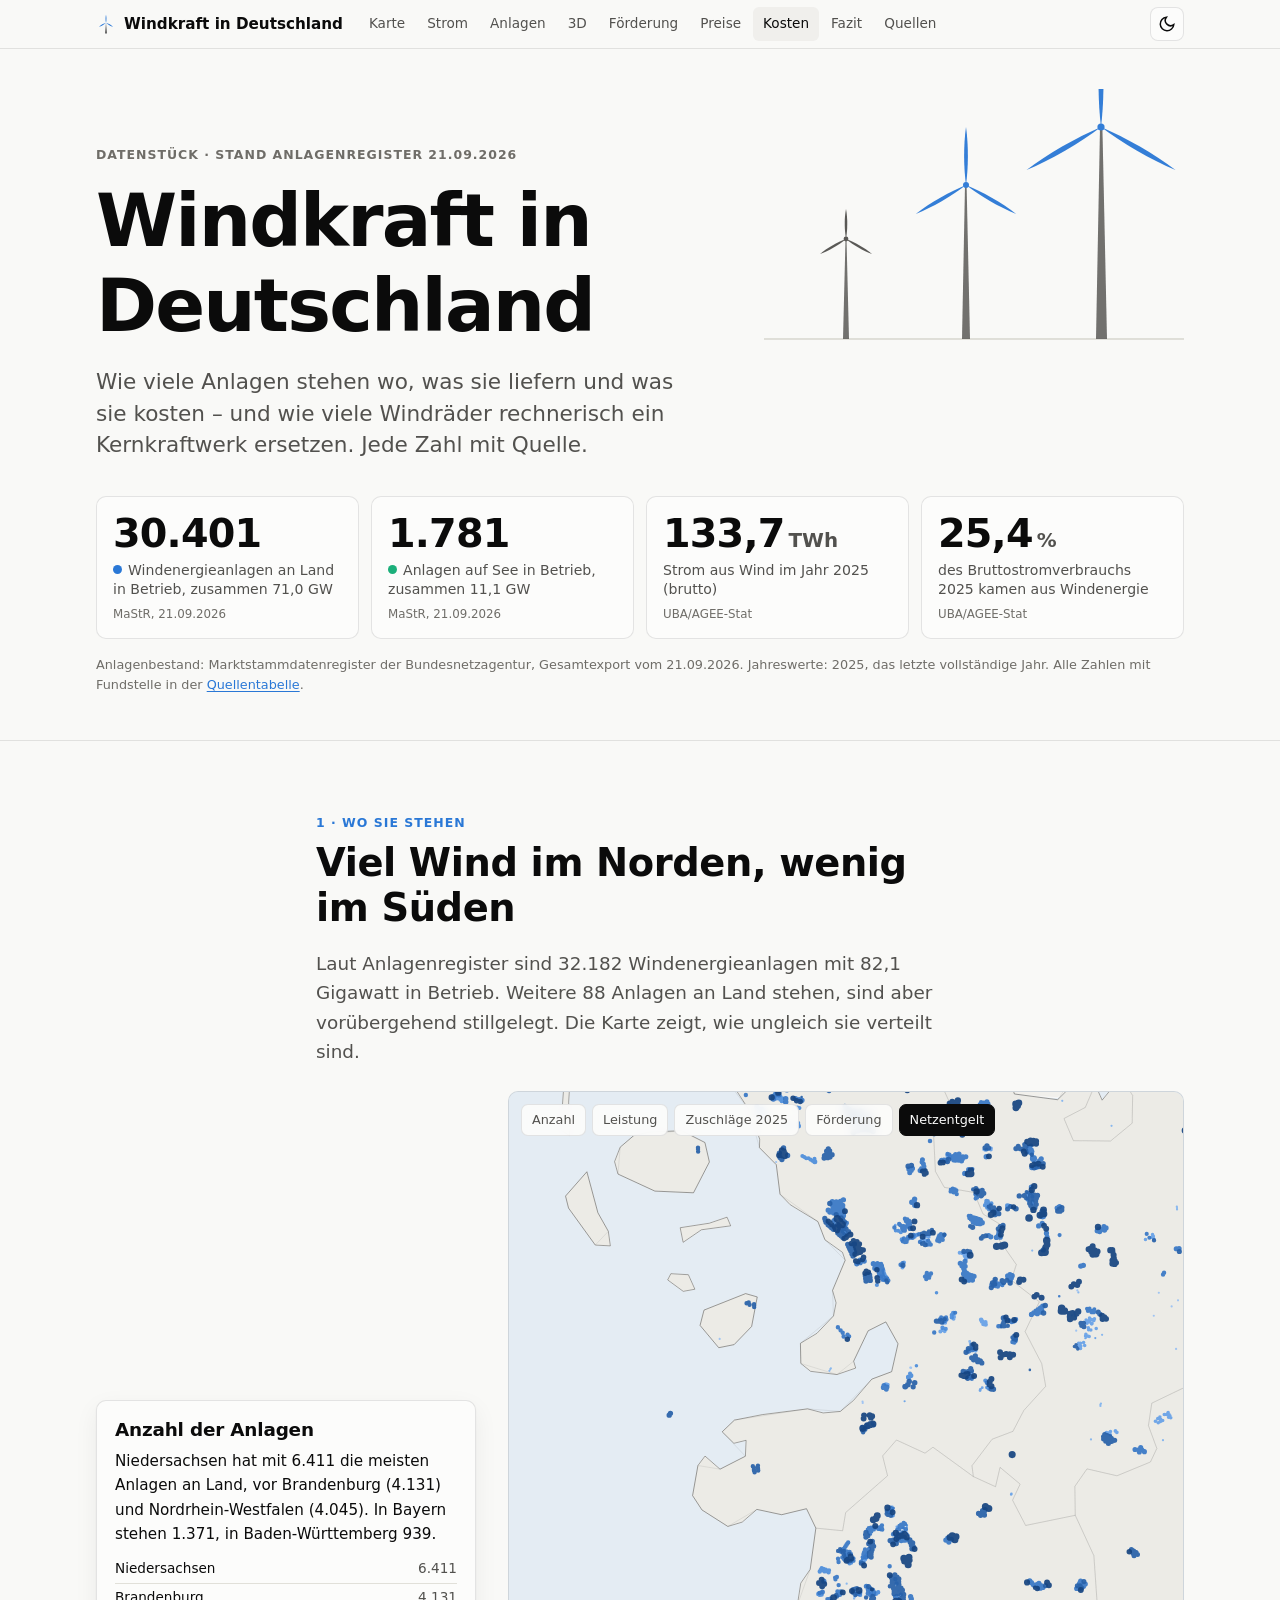
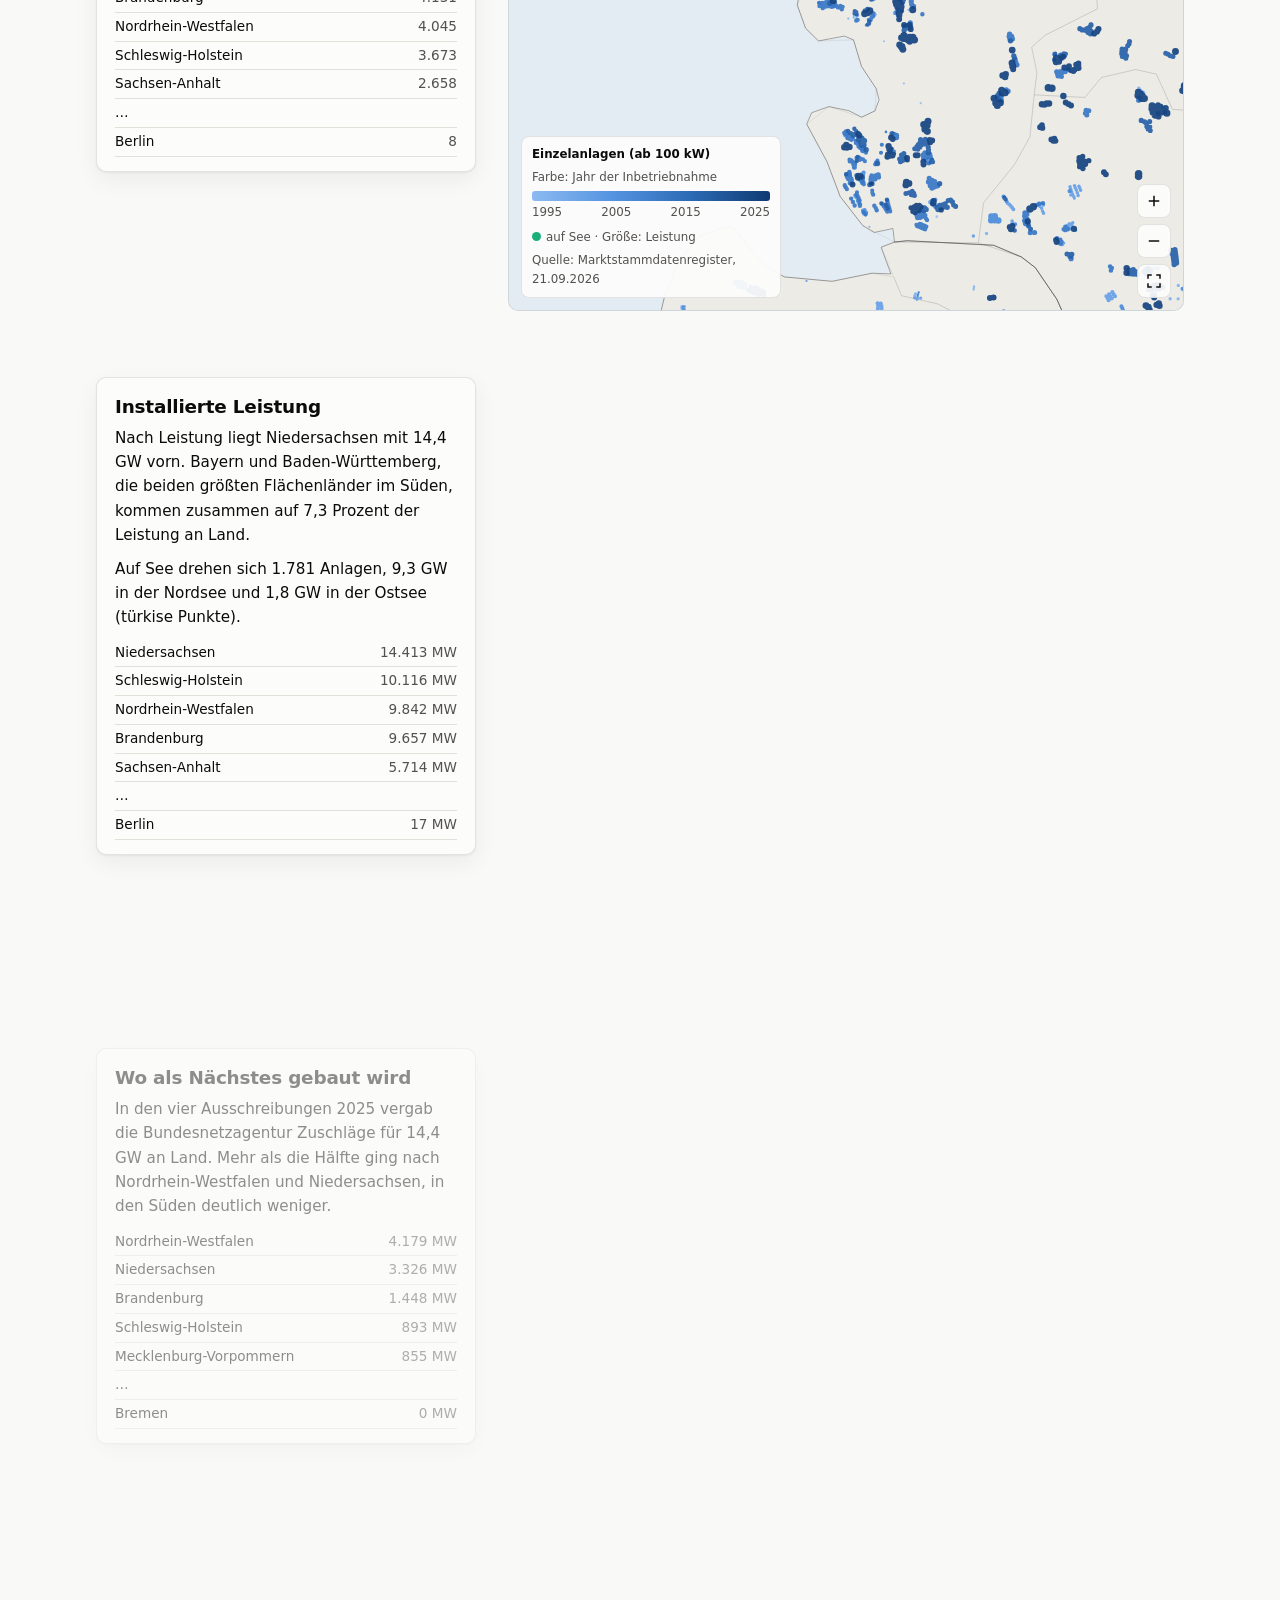
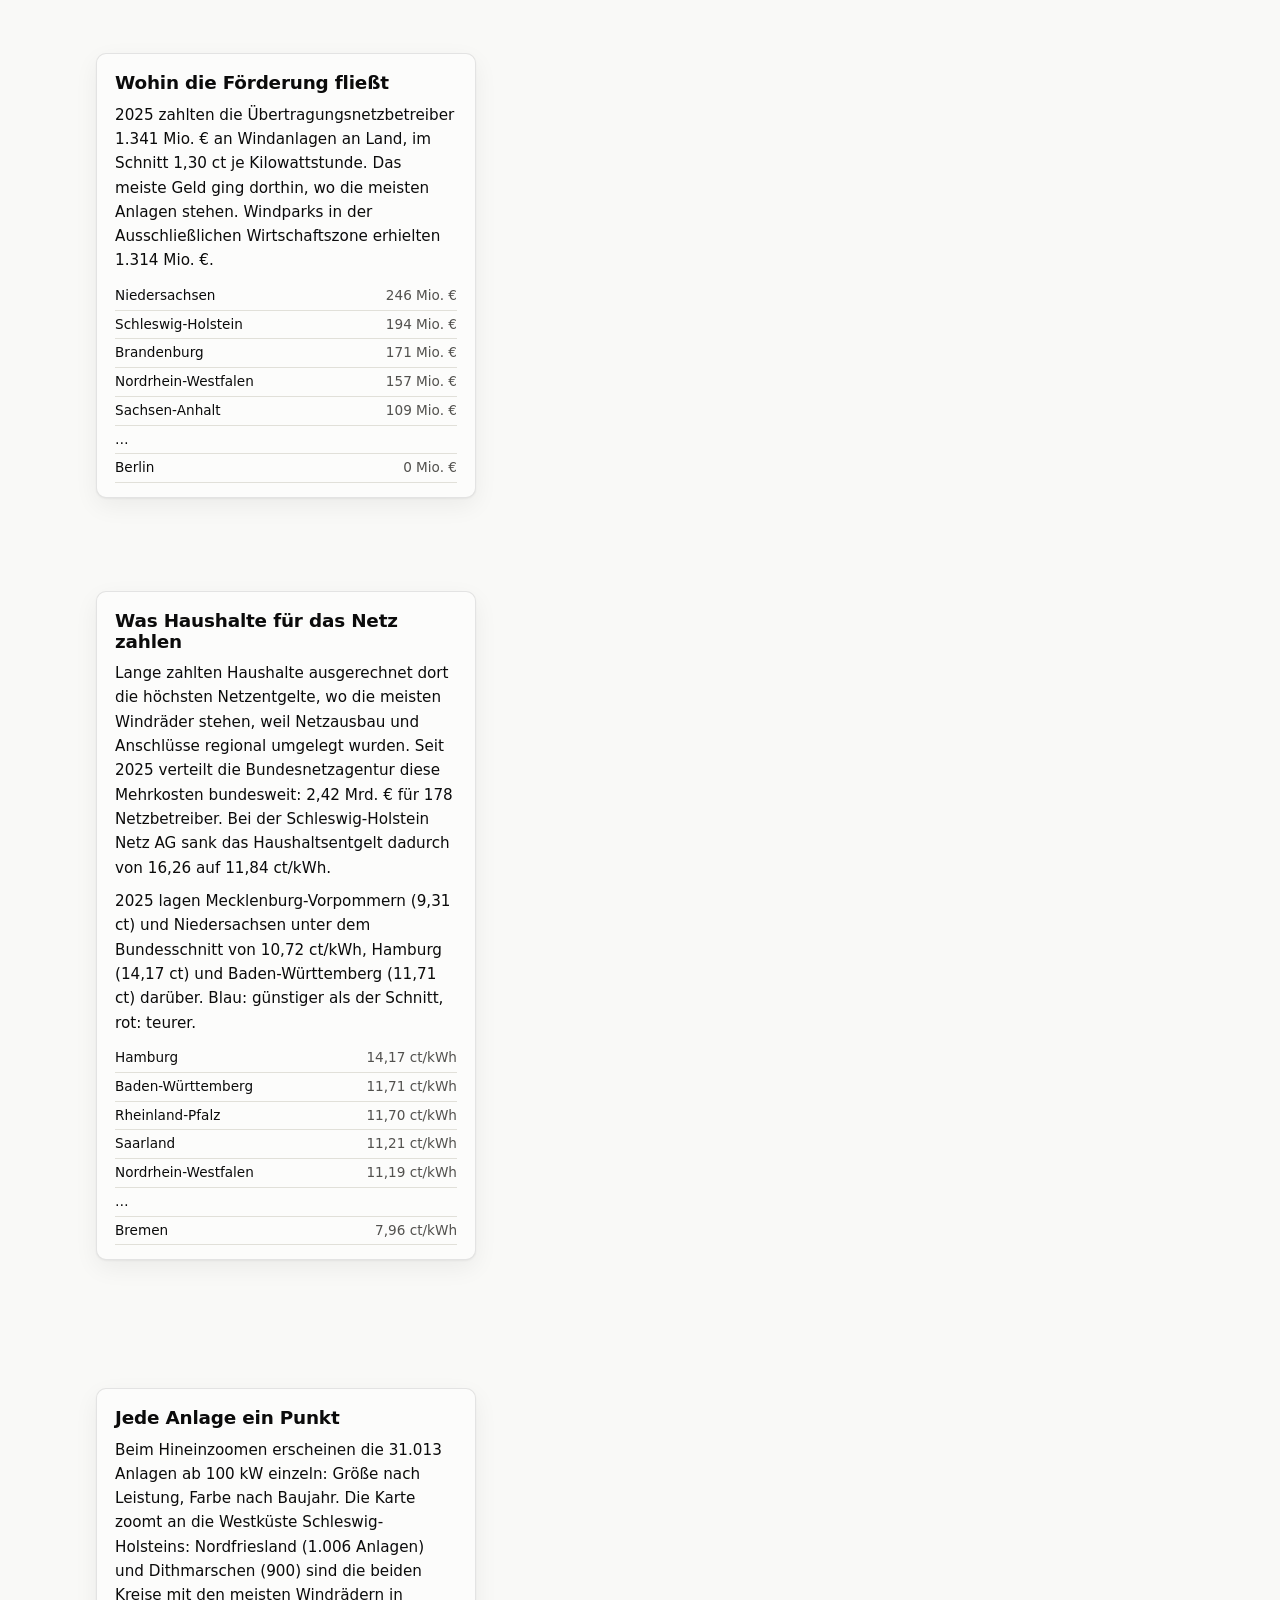
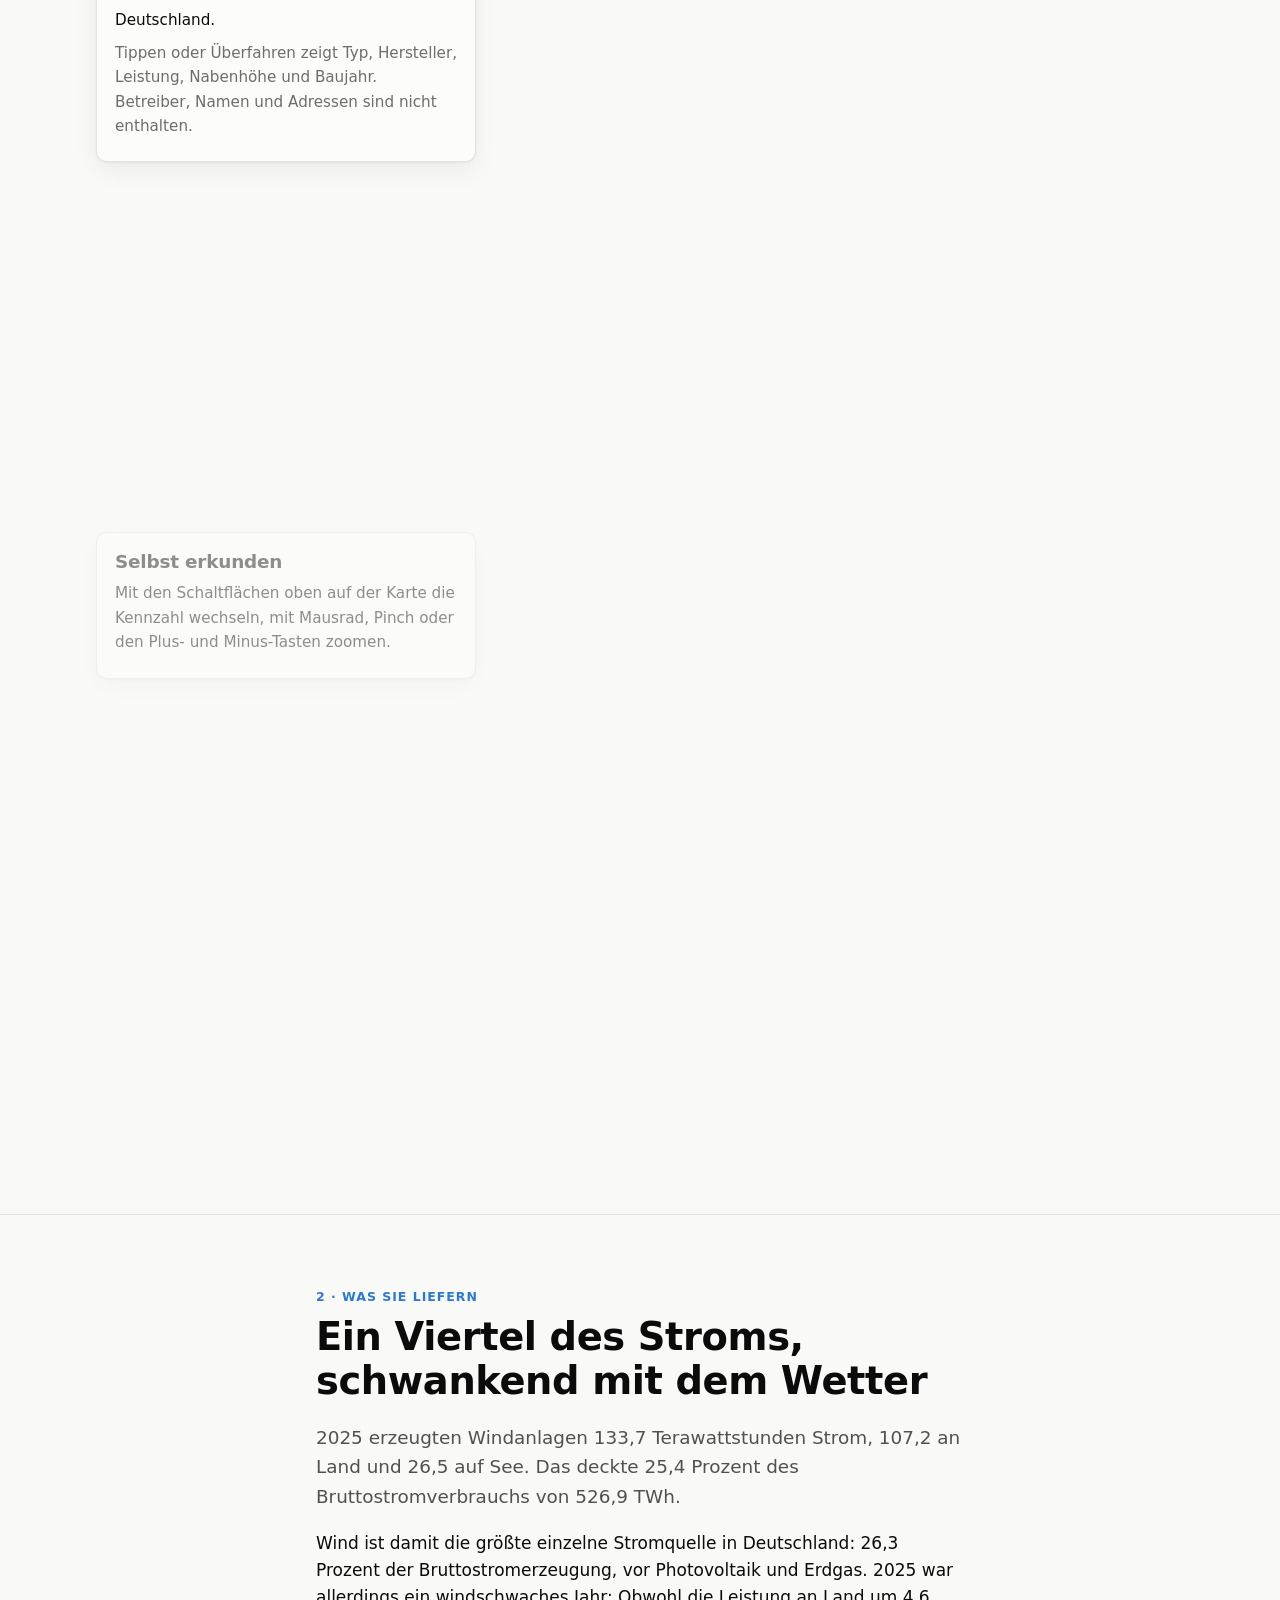
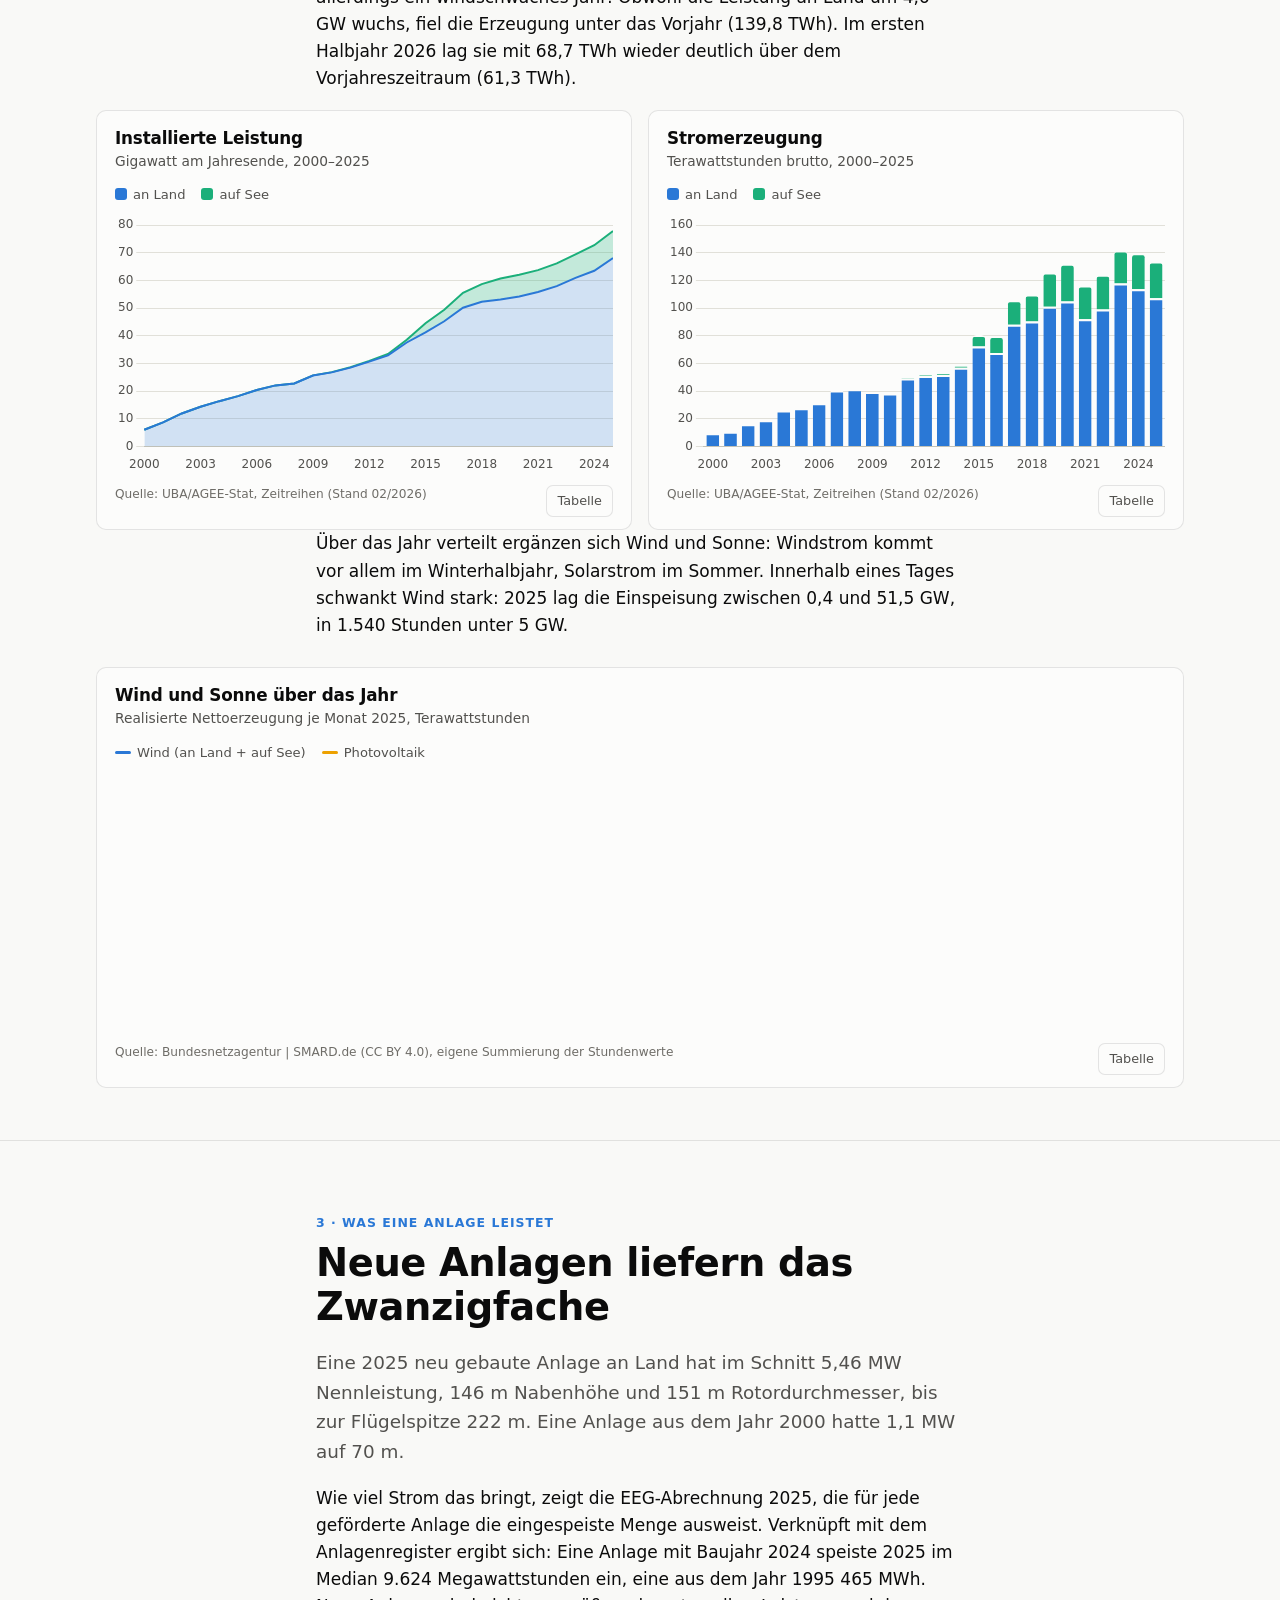
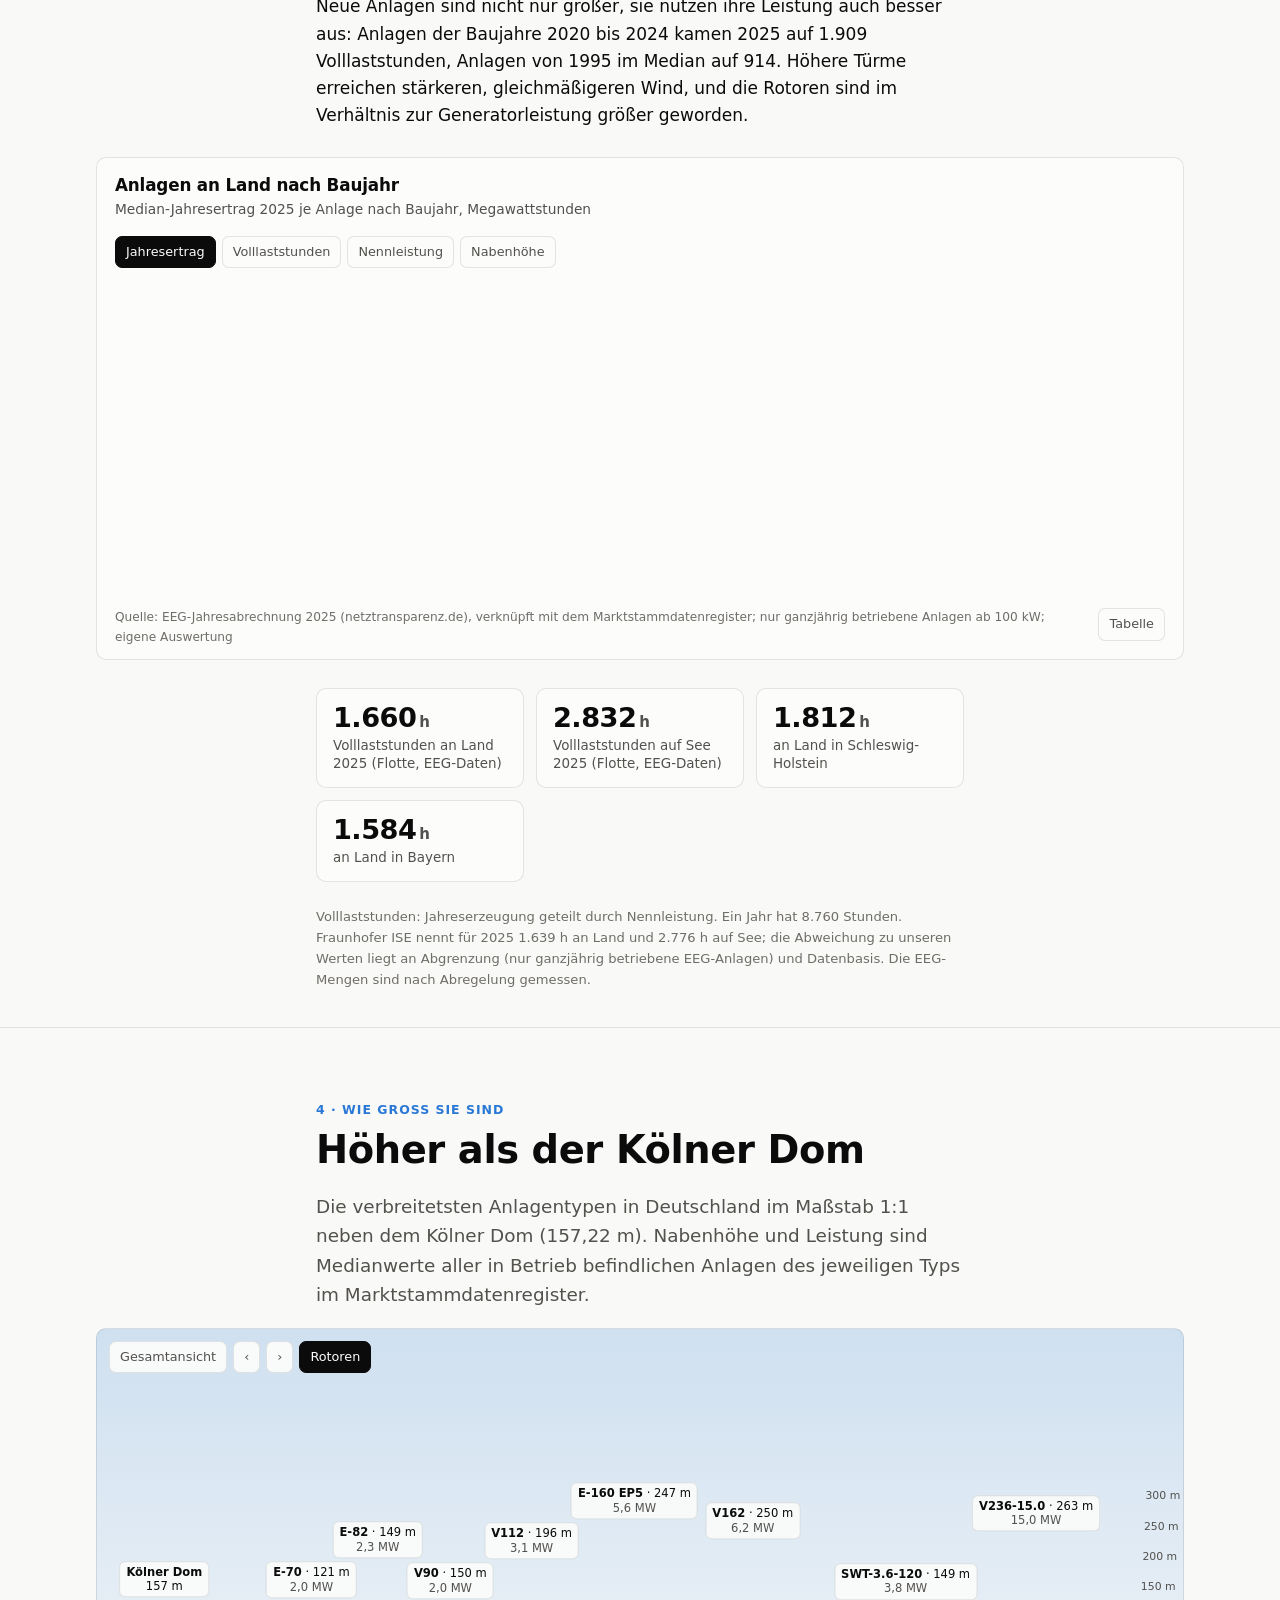
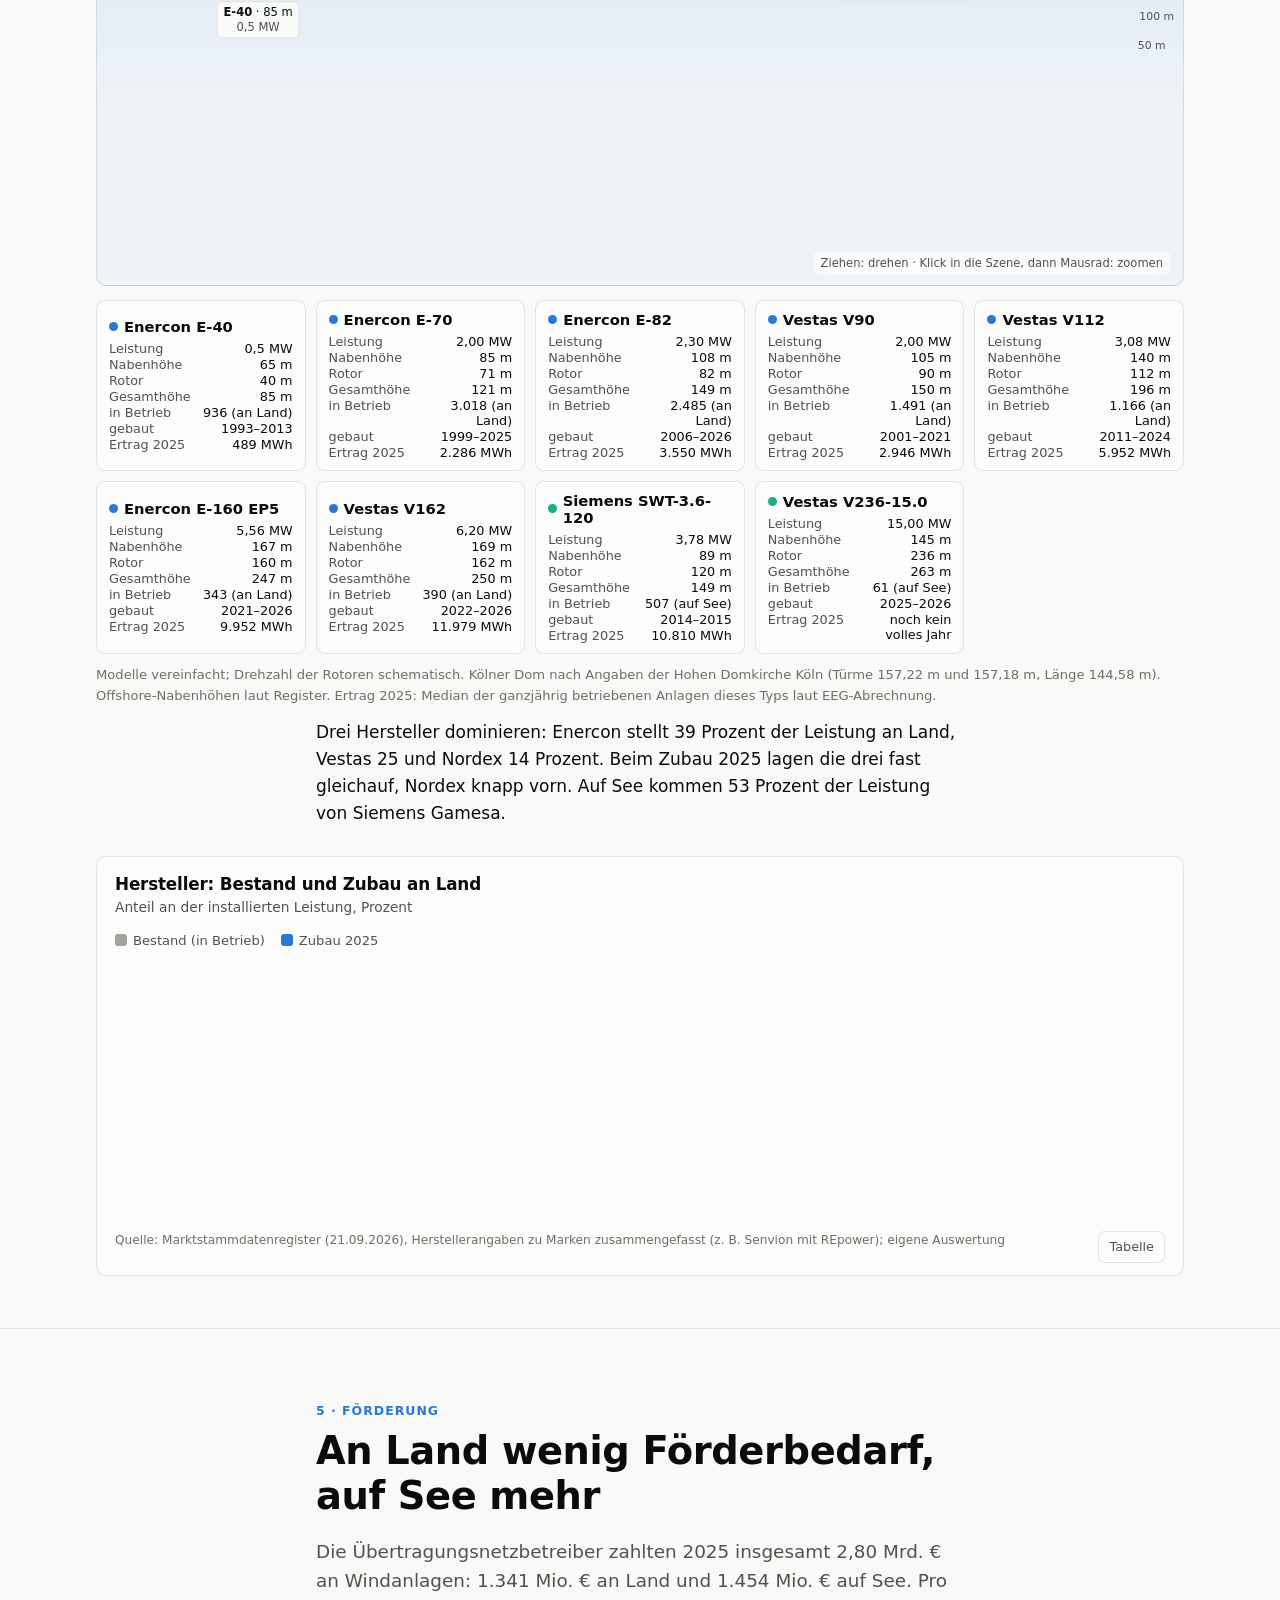
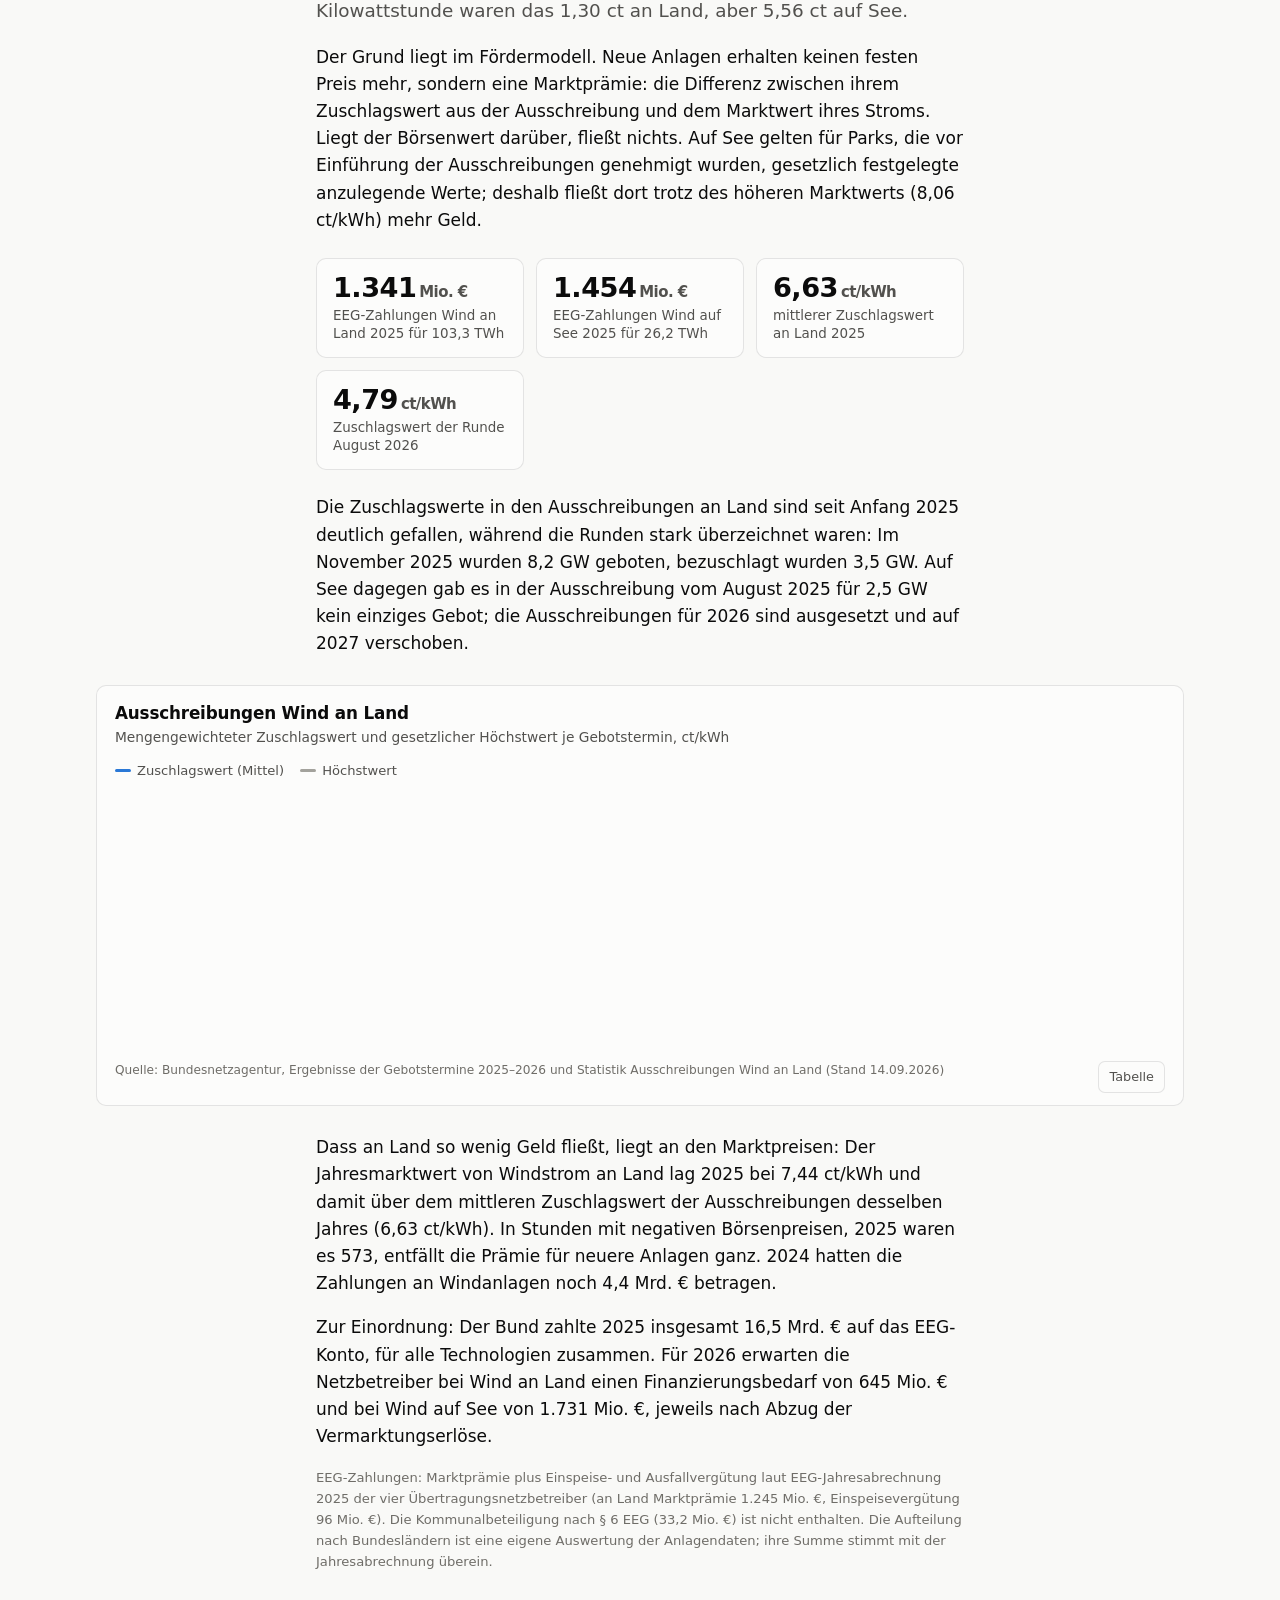
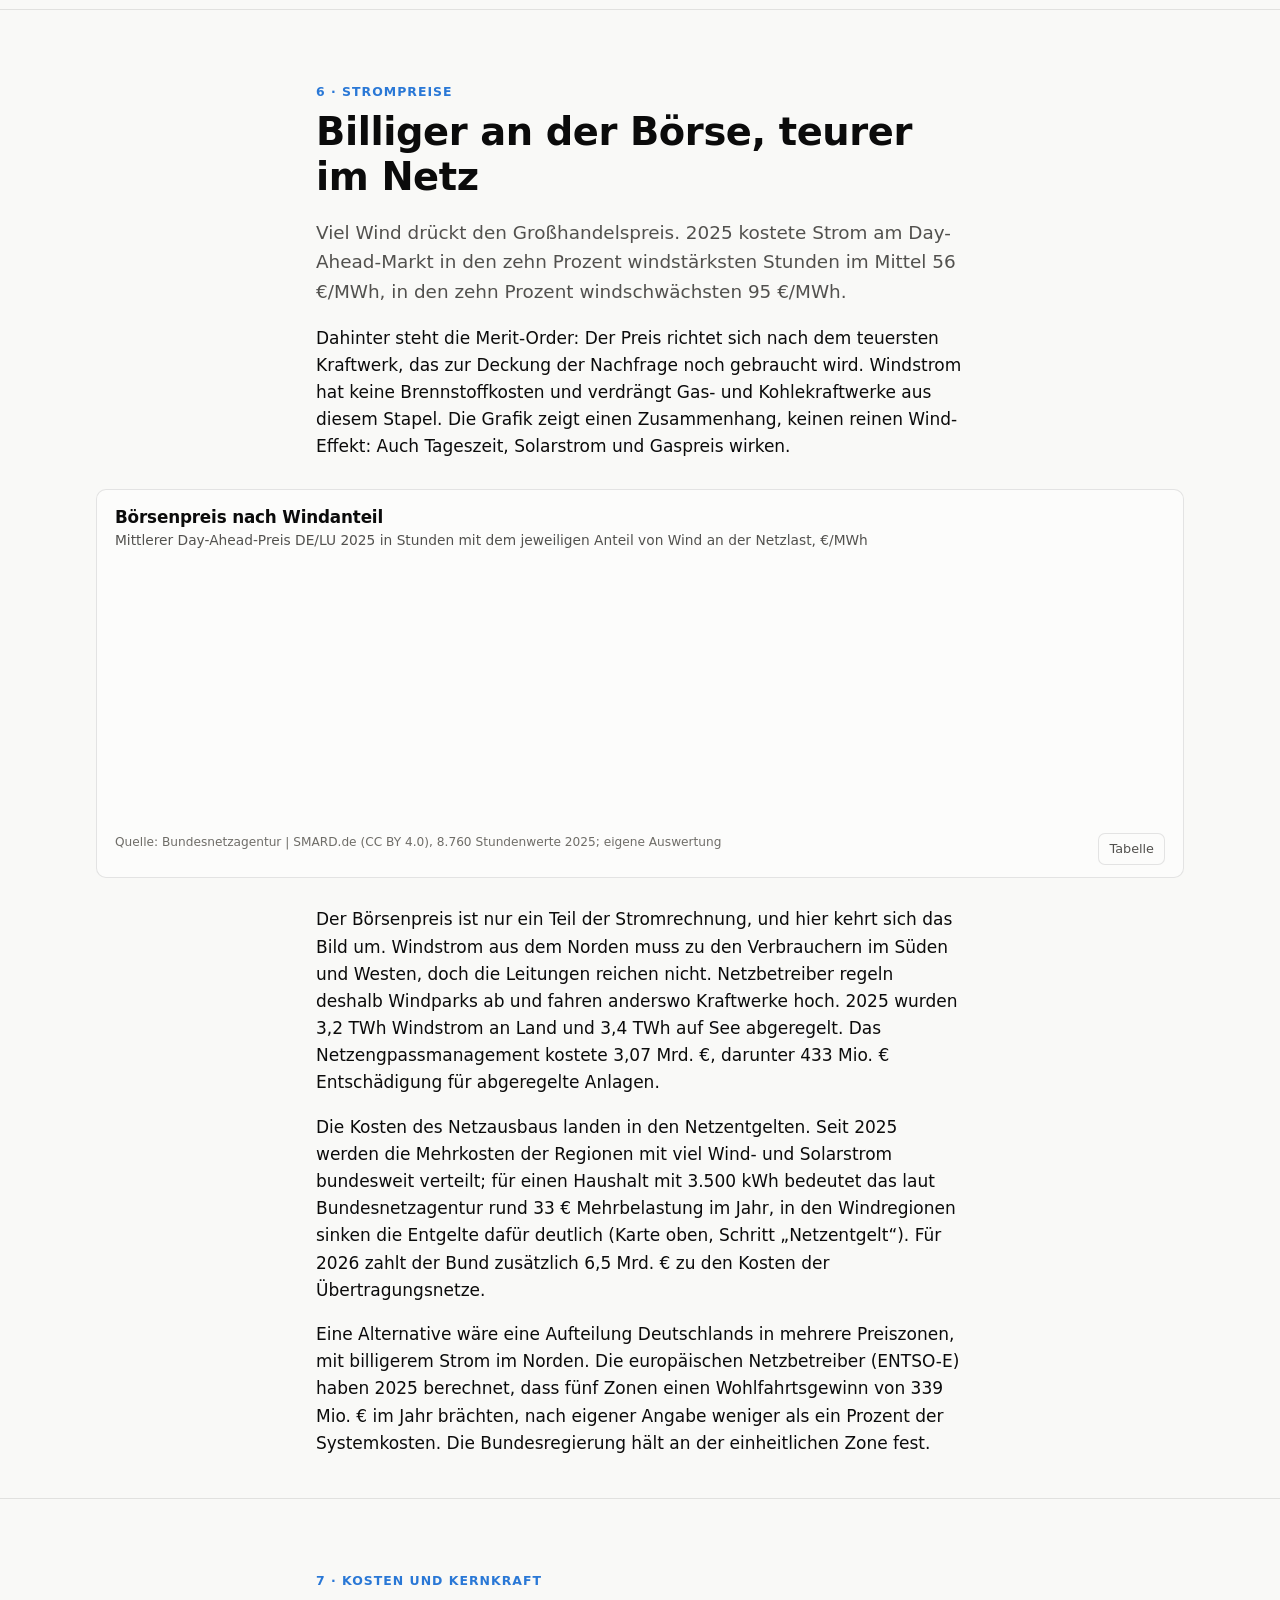
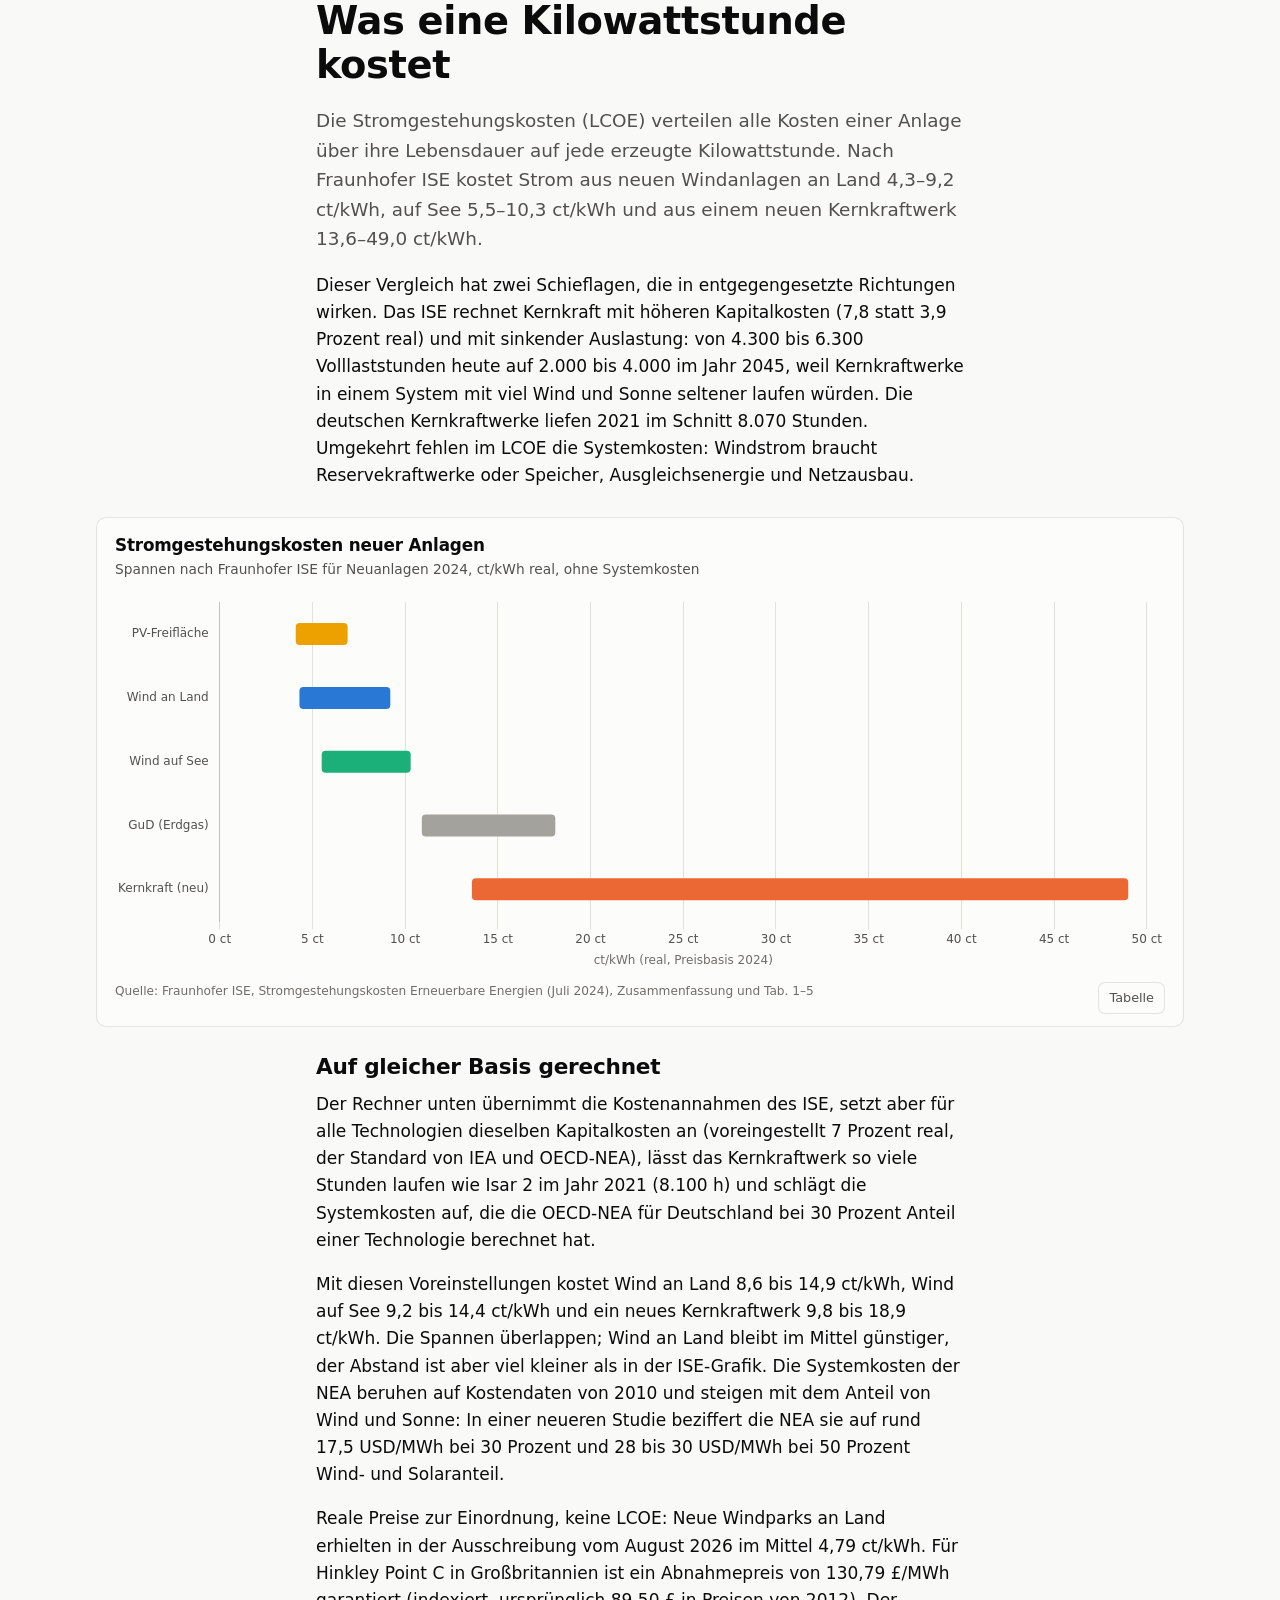
==== commit 78110151: "Textschärfung, Dunkelmodus- und Quellen-Screenshots, bereinigte Typbezeichnungen Co-Authored-By: Cla" ====
--- a/index.html
+++ b/index.html
@@ -51,7 +51,7 @@
 <section class="chapter" id="karte" aria-labelledby="h-karte">
   <div class="prose">
     <div class="chapter-no">1 · Wo sie stehen</div>
-    <h2 id="h-karte">Der Norden baut, der Süden bezieht</h2>
+    <h2 id="h-karte">Viel Wind im Norden, wenig im Süden</h2>
     <p class="lead">Laut Anlagenregister sind 32.182 Windenergieanlagen mit 82,1 Gigawatt in Betrieb. Weitere 88 Anlagen an Land stehen, sind aber vorübergehend stillgelegt. Die Karte zeigt, wie ungleich sie verteilt sind.</p>
   </div>
   <div class="scrolly" id="scrolly">
@@ -113,7 +113,7 @@
     <div class="chapter-no">2 · Was sie liefern</div>
     <h2 id="h-strom">Ein Viertel des Stroms, schwankend mit dem Wetter</h2>
     <p class="lead">2025 erzeugten Windanlagen 133,7 Terawattstunden Strom, 107,2 an Land und 26,5 auf See. Das deckte 25,4 Prozent des Bruttostromverbrauchs von 526,9 TWh.</p>
-    <p>Wind ist damit die größte einzelne Stromquelle in Deutschland. 2025 war allerdings ein windschwaches Jahr: Obwohl die Leistung an Land um 4,6 GW wuchs, fiel die Erzeugung unter das Vorjahr (139,8 TWh). Im ersten Halbjahr 2026 lag sie mit 68,7 TWh wieder deutlich über dem Vorjahreszeitraum (61,3 TWh).</p>
+    <p>Wind ist damit die größte einzelne Stromquelle in Deutschland: 26,3 Prozent der Bruttostromerzeugung, vor Photovoltaik und Erdgas. 2025 war allerdings ein windschwaches Jahr: Obwohl die Leistung an Land um 4,6 GW wuchs, fiel die Erzeugung unter das Vorjahr (139,8 TWh). Im ersten Halbjahr 2026 lag sie mit 68,7 TWh wieder deutlich über dem Vorjahreszeitraum (61,3 TWh).</p>
   </div>
   <div class="wide">
     <div class="two">
@@ -149,7 +149,7 @@
     <div class="chapter-no">3 · Was eine Anlage leistet</div>
     <h2 id="h-anlage">Neue Anlagen liefern das Zwanzigfache</h2>
     <p class="lead">Eine 2025 neu gebaute Anlage an Land hat im Schnitt 5,46 MW Nennleistung, 146 m Nabenhöhe und 151 m Rotordurchmesser, bis zur Flügelspitze 222 m. Eine Anlage aus dem Jahr 2000 hatte 1,1 MW auf 70 m.</p>
-    <p>Wie viel Strom das bringt, zeigt die EEG-Abrechnung 2025, die für jede geförderte Anlage die eingespeiste Menge ausweist. Verknüpft mit dem Anlagenregister ergibt sich: Eine Anlage mit Baujahr 2024 speiste 2025 im Median 9.624 Megawattstunden ein, eine aus dem Jahr 1995 465 MWh. Neue Anlagen sind nicht nur größer, sie laufen auch länger unter Volllast: 1.969 statt 914 Stunden im Jahr, weil höhere Türme und längere Flügel stetigeren Wind erreichen.</p>
+    <p>Wie viel Strom das bringt, zeigt die EEG-Abrechnung 2025, die für jede geförderte Anlage die eingespeiste Menge ausweist. Verknüpft mit dem Anlagenregister ergibt sich: Eine Anlage mit Baujahr 2024 speiste 2025 im Median 9.624 Megawattstunden ein, eine aus dem Jahr 1995 465 MWh. Neue Anlagen sind nicht nur größer, sie nutzen ihre Leistung auch besser aus: Anlagen der Baujahre 2020 bis 2024 kamen 2025 auf 1.909 Volllaststunden, Anlagen von 1995 im Median auf 914. Höhere Türme erreichen stärkeren, gleichmäßigeren Wind, und die Rotoren sind im Verhältnis zur Generatorleistung größer geworden.</p>
   </div>
   <div class="wide">
     <figure class="figure" data-chart="jahrgang">
@@ -206,14 +206,14 @@
     <div class="chapter-no">5 · Förderung</div>
     <h2 id="h-foerderung">An Land wenig Förderbedarf, auf See mehr</h2>
     <p class="lead">Die Übertragungsnetzbetreiber zahlten 2025 insgesamt 2,80 Mrd. € an Windanlagen: 1.341 Mio. € an Land und 1.454 Mio. € auf See. Pro Kilowattstunde waren das 1,30 ct an Land, aber 5,56 ct auf See.</p>
-    <p>Der Grund liegt im Fördermodell. Neue Anlagen erhalten keinen festen Preis mehr, sondern eine Marktprämie: die Differenz zwischen ihrem Zuschlagswert aus der Ausschreibung und dem Marktwert ihres Stroms. Liegt der Börsenwert darüber, fließt nichts. Auf See erhalten ältere Parks aus der Zeit vor den Ausschreibungen noch hohe feste Vergütungssätze.</p>
+    <p>Der Grund liegt im Fördermodell. Neue Anlagen erhalten keinen festen Preis mehr, sondern eine Marktprämie: die Differenz zwischen ihrem Zuschlagswert aus der Ausschreibung und dem Marktwert ihres Stroms. Liegt der Börsenwert darüber, fließt nichts. Auf See gelten für Parks, die vor Einführung der Ausschreibungen genehmigt wurden, gesetzlich festgelegte anzulegende Werte; deshalb fließt dort trotz des höheren Marktwerts (8,06 ct/kWh) mehr Geld.</p>
     <div class="stats">
       <div class="stat"><div class="v">1.341<span class="u">Mio. €</span></div><div class="l">EEG-Zahlungen Wind an Land 2025 für 103,3 TWh</div></div>
       <div class="stat"><div class="v">1.454<span class="u">Mio. €</span></div><div class="l">EEG-Zahlungen Wind auf See 2025 für 26,2 TWh</div></div>
       <div class="stat"><div class="v">6,63<span class="u">ct/kWh</span></div><div class="l">mittlerer Zuschlagswert an Land 2025</div></div>
       <div class="stat"><div class="v">4,79<span class="u">ct/kWh</span></div><div class="l">Zuschlagswert der Runde August 2026</div></div>
     </div>
-    <p>Die Zuschlagswerte in den Ausschreibungen an Land sind seit Anfang 2025 deutlich gefallen, weil mehr genehmigte Projekte um die Zuschläge konkurrieren. Auf See dagegen gab es in der Ausschreibung vom August 2025 für 2,5 GW kein einziges Gebot; die Ausschreibungen für 2026 sind ausgesetzt und auf 2027 verschoben.</p>
+    <p>Die Zuschlagswerte in den Ausschreibungen an Land sind seit Anfang 2025 deutlich gefallen, während die Runden stark überzeichnet waren: Im November 2025 wurden 8,2 GW geboten, bezuschlagt wurden 3,5 GW. Auf See dagegen gab es in der Ausschreibung vom August 2025 für 2,5 GW kein einziges Gebot; die Ausschreibungen für 2026 sind ausgesetzt und auf 2027 verschoben.</p>
   </div>
   <div class="wide">
     <figure class="figure" data-chart="runden">
@@ -256,7 +256,7 @@
     <div class="chapter-no">7 · Kosten und Kernkraft</div>
     <h2 id="h-kosten">Was eine Kilowattstunde kostet</h2>
     <p class="lead">Die Stromgestehungskosten (LCOE) verteilen alle Kosten einer Anlage über ihre Lebensdauer auf jede erzeugte Kilowattstunde. Nach Fraunhofer ISE kostet Strom aus neuen Windanlagen an Land 4,3–9,2 ct/kWh, auf See 5,5–10,3 ct/kWh und aus einem neuen Kernkraftwerk 13,6–49,0 ct/kWh.</p>
-    <p>Dieser Vergleich hat zwei Schieflagen, die in entgegengesetzte Richtungen wirken. Das ISE rechnet Kernkraft mit höheren Kapitalkosten (7,8 statt 3,9 Prozent real) und mit sinkender Auslastung: von 4.300 bis 6.300 Volllaststunden heute auf 2.000 bis 4.000 im Jahr 2045, weil Kernkraftwerke in einem System mit viel Wind und Sonne seltener laufen würden. Die letzten deutschen Kernkraftwerke liefen zuletzt rund 8.070 Stunden im Jahr. Umgekehrt fehlen im LCOE die Systemkosten: Windstrom braucht Reservekraftwerke oder Speicher, Ausgleichsenergie und Netzausbau.</p>
+    <p>Dieser Vergleich hat zwei Schieflagen, die in entgegengesetzte Richtungen wirken. Das ISE rechnet Kernkraft mit höheren Kapitalkosten (7,8 statt 3,9 Prozent real) und mit sinkender Auslastung: von 4.300 bis 6.300 Volllaststunden heute auf 2.000 bis 4.000 im Jahr 2045, weil Kernkraftwerke in einem System mit viel Wind und Sonne seltener laufen würden. Die deutschen Kernkraftwerke liefen 2021 im Schnitt 8.070 Stunden. Umgekehrt fehlen im LCOE die Systemkosten: Windstrom braucht Reservekraftwerke oder Speicher, Ausgleichsenergie und Netzausbau.</p>
   </div>
   <div class="wide">
     <figure class="figure" data-chart="lcoe">
@@ -268,8 +268,8 @@
   <div class="prose">
     <h3 style="margin-top:28px;font-size:1.35rem">Auf gleicher Basis gerechnet</h3>
     <p>Der Rechner unten übernimmt die Kostenannahmen des ISE, setzt aber für alle Technologien dieselben Kapitalkosten an (voreingestellt 7 Prozent real, der Standard von IEA und OECD-NEA), lässt das Kernkraftwerk so viele Stunden laufen wie Isar 2 im Jahr 2021 (8.100 h) und schlägt die Systemkosten auf, die die OECD-NEA für Deutschland bei 30 Prozent Anteil einer Technologie berechnet hat.</p>
-    <p>Mit diesen Voreinstellungen kostet Wind an Land 8,6 bis 14,9 ct/kWh, Wind auf See 9,2 bis 14,4 ct/kWh und ein neues Kernkraftwerk 9,8 bis 18,9 ct/kWh. Die Spannen überlappen; Wind an Land bleibt im Mittel günstiger, der Abstand ist aber viel kleiner als in der ISE-Grafik. Die Systemkosten der NEA beruhen auf Kostendaten von 2010 und steigen mit dem Anteil von Wind und Sonne; bei 50 Prozent schätzt die NEA sie in einer neueren Studie auf 17,5 / 28–30 USD/MWh (30 % / 50 % Anteil).</p>
-    <p>Reale Preise zur Einordnung, keine LCOE: Neue Windparks an Land erhielten in der Ausschreibung vom August 2026 im Mittel 4,79 ct/kWh. Für Hinkley Point C in Großbritannien ist ein Abnahmepreis von 130,79 £/MWh garantiert (indexiert, ursprünglich 89,50 £ in Preisen von 2012). Der französische Rechnungshof beziffert den nötigen Verkaufspreis für Flamanville 3 auf 122 / 176 €/MWh bei 4 bzw. 7 Prozent Rendite.</p>
+    <p>Mit diesen Voreinstellungen kostet Wind an Land 8,6 bis 14,9 ct/kWh, Wind auf See 9,2 bis 14,4 ct/kWh und ein neues Kernkraftwerk 9,8 bis 18,9 ct/kWh. Die Spannen überlappen; Wind an Land bleibt im Mittel günstiger, der Abstand ist aber viel kleiner als in der ISE-Grafik. Die Systemkosten der NEA beruhen auf Kostendaten von 2010 und steigen mit dem Anteil von Wind und Sonne: In einer neueren Studie beziffert die NEA sie auf rund 17,5 USD/MWh bei 30 Prozent und 28 bis 30 USD/MWh bei 50 Prozent Wind- und Solaranteil.</p>
+    <p>Reale Preise zur Einordnung, keine LCOE: Neue Windparks an Land erhielten in der Ausschreibung vom August 2026 im Mittel 4,79 ct/kWh. Für Hinkley Point C in Großbritannien ist ein Abnahmepreis von 130,79 £/MWh garantiert (indexiert, ursprünglich 89,50 £ in Preisen von 2012). Der französische Rechnungshof beziffert den nötigen Verkaufspreis für Flamanville 3 auf 122 €/MWh bei 4 Prozent und 176 €/MWh bei 7 Prozent Rendite (Preise 2023).</p>
     <h3 style="margin-top:32px;font-size:1.35rem">Wie viele Windräder ersetzen ein Kernkraftwerk?</h3>
     <p>Die Frage hat zwei Antworten, je nachdem, ob man Energie oder gesicherte Leistung vergleicht. Der Rechner zeigt die Energie-Rechnung: Wie viele Anlagen erzeugen im Jahr so viel Strom wie ein Kernkraftwerk? Die Annahmen sind voreingestellt und belegt, lassen sich aber ändern.</p>
   </div>
@@ -287,11 +287,11 @@
     <h2 id="h-fazit">Die wichtigsten Erkenntnisse</h2>
     <ol class="insights">
       <li><strong>Wind ist die größte Stromquelle.</strong> 133,7 TWh im Jahr 2025, 25,4 Prozent des Bruttostromverbrauchs. Die Erzeugung schwankt mit dem Wetter: 2025 war schwach, das erste Halbjahr 2026 lag zwölf Prozent darüber.</li>
-      <li><strong>Der Bestand ist ungleich verteilt.</strong> 32.182 Anlagen sind in Betrieb, die meisten im Norden und Osten. Bayern und Baden-Württemberg haben zusammen nur 7,3 Prozent der Leistung an Land.</li>
+      <li><strong>Der Bestand ist ungleich verteilt.</strong> Von 32.182 Anlagen in Betrieb stehen die meisten im Norden, Osten und in Nordrhein-Westfalen: Niedersachsen, Brandenburg, NRW und Schleswig-Holstein haben zusammen 62 Prozent der Leistung an Land. Bayern und Baden-Württemberg haben zusammen nur 7,3 Prozent der Leistung an Land.</li>
       <li><strong>Neue Anlagen sind ein anderes Kaliber.</strong> Eine Anlage mit Baujahr 2024 lieferte 2025 im Median 9.624 MWh, eine von 1995 465 MWh. Genehmigt, aber noch nicht gebaut sind an Land rund 40,1 GW.</li>
       <li><strong>An Land braucht Wind kaum noch Förderung, auf See stockt der Ausbau.</strong> 2025 flossen im Schnitt 1,30 ct je kWh an Windanlagen an Land, 5,56 ct auf See. Die Zuschlagswerte an Land fielen auf 4,79 ct/kWh; auf See gab es 2025 für 2,5 GW kein Gebot, die Ausschreibungen 2026 sind ausgesetzt.</li>
       <li><strong>Wind senkt den Börsenpreis, die Netze kosten.</strong> In den windreichsten Stunden 2025 lag der Preis bei 56 €/MWh, in den windärmsten bei 95 €/MWh. Gleichzeitig kostete das Engpassmanagement 3,07 Mrd. €, und Netzausbaukosten werden seit 2025 bundesweit verteilt.</li>
-      <li><strong>Auf gleicher Basis liegen Wind und Kernkraft näher beieinander als oft dargestellt.</strong> Mit gleichen Kapitalkosten, voller Auslastung für Kernkraft und Systemkosten: Wind an Land 8,6–14,9 ct/kWh, neues Kernkraftwerk 9,8–18,9 ct/kWh.</li>
+      <li><strong>Auf gleicher Basis liegen Wind und Kernkraft näher beieinander als oft dargestellt.</strong> Mit gleichen Kapitalkosten, hoher Auslastung für Kernkraft und Systemkosten: Wind an Land 8,6–14,9 ct/kWh, neues Kernkraftwerk 9,8–18,9 ct/kWh.</li>
       <li><strong>Rund 1.096 neue Windräder ersetzen ein Kernkraftwerk – bei der Energiemenge, nicht bei der gesicherten Leistung.</strong> Dafür braucht es zusätzlich Speicher, flexible Kraftwerke und Netze.</li>
     </ol>
   </div>
